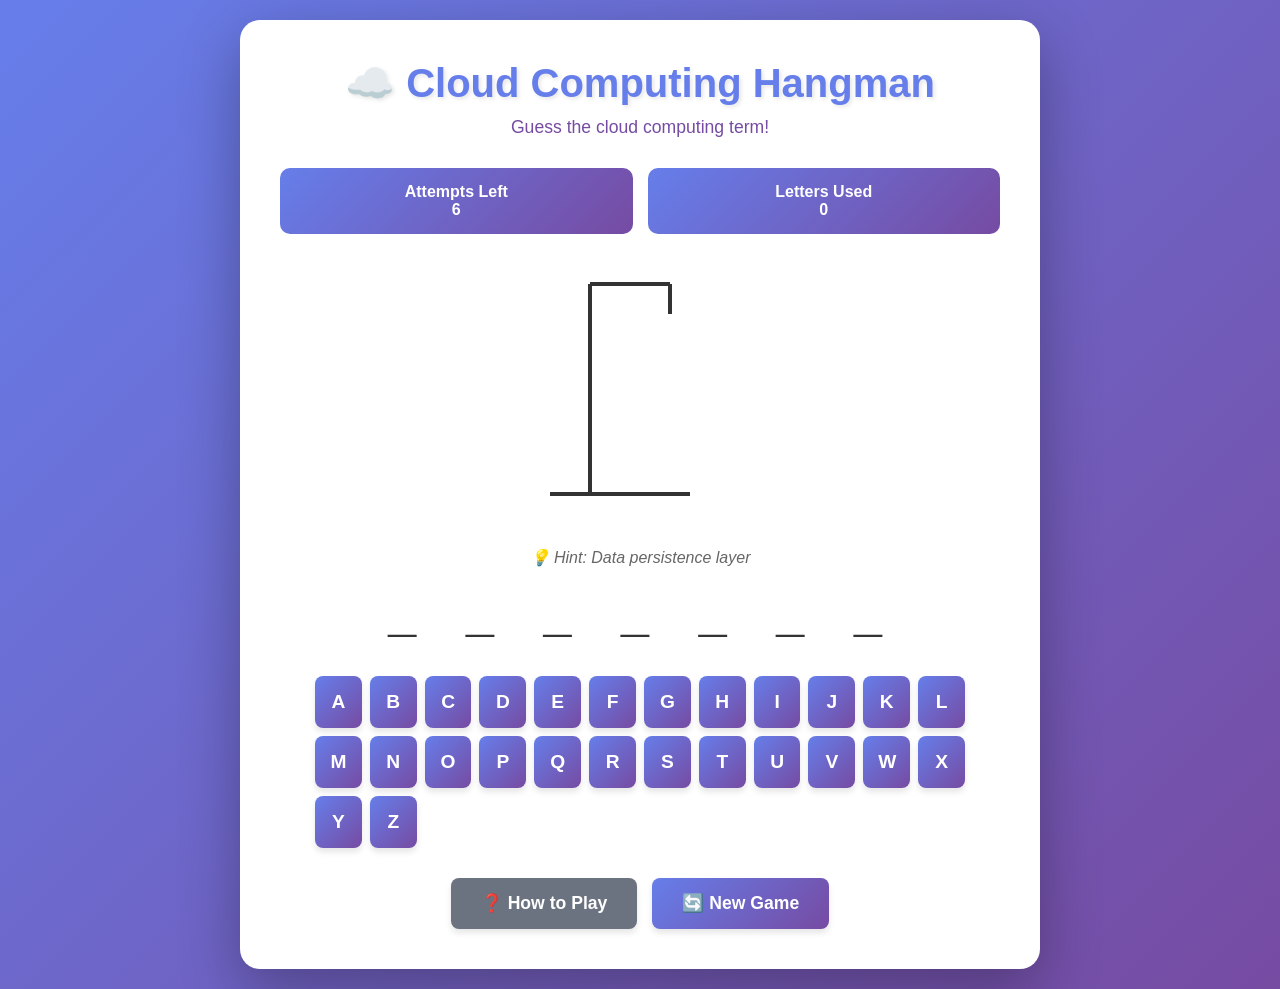
==== index.html @ 03c0168d "Add complete Cloud Computing Hangman game with all features Co-authored-by: MissOlive-ai <255182256+" ====
<!DOCTYPE html>
<html lang="en">
<head>
    <meta charset="UTF-8">
    <meta name="viewport" content="width=device-width, initial-scale=1.0">
    <title>Cloud Computing Hangman</title>
    <style>
        * {
            margin: 0;
            padding: 0;
            box-sizing: border-box;
        }

        body {
            font-family: 'Segoe UI', Tahoma, Geneva, Verdana, sans-serif;
            background: linear-gradient(135deg, #667eea 0%, #764ba2 100%);
            min-height: 100vh;
            display: flex;
            justify-content: center;
            align-items: center;
            padding: 20px;
        }

        .container {
            background: white;
            border-radius: 20px;
            box-shadow: 0 20px 60px rgba(0, 0, 0, 0.3);
            padding: 40px;
            max-width: 800px;
            width: 100%;
            position: relative;
        }

        h1 {
            text-align: center;
            color: #667eea;
            margin-bottom: 10px;
            font-size: 2.5em;
            text-shadow: 2px 2px 4px rgba(0, 0, 0, 0.1);
        }

        .subtitle {
            text-align: center;
            color: #764ba2;
            margin-bottom: 30px;
            font-size: 1.1em;
        }

        .game-info {
            display: flex;
            justify-content: space-between;
            margin-bottom: 30px;
            flex-wrap: wrap;
            gap: 15px;
        }

        .info-box {
            background: linear-gradient(135deg, #667eea 0%, #764ba2 100%);
            color: white;
            padding: 15px 25px;
            border-radius: 10px;
            font-weight: bold;
            flex: 1;
            min-width: 150px;
            text-align: center;
        }

        .hangman-display {
            text-align: center;
            margin-bottom: 30px;
        }

        .hangman-svg {
            width: 200px;
            height: 250px;
            margin: 0 auto;
        }

        .word-display {
            text-align: center;
            margin-bottom: 30px;
        }

        .word {
            font-size: 3em;
            font-weight: bold;
            letter-spacing: 10px;
            color: #333;
            font-family: 'Courier New', monospace;
        }

        .keyboard {
            display: grid;
            grid-template-columns: repeat(auto-fit, minmax(45px, 1fr));
            gap: 8px;
            margin-bottom: 30px;
            max-width: 650px;
            margin-left: auto;
            margin-right: auto;
        }

        .key {
            background: linear-gradient(135deg, #667eea 0%, #764ba2 100%);
            color: white;
            border: none;
            padding: 15px;
            border-radius: 8px;
            font-size: 1.2em;
            font-weight: bold;
            cursor: pointer;
            transition: all 0.3s ease;
            box-shadow: 0 4px 6px rgba(0, 0, 0, 0.1);
        }

        .key:hover:not(:disabled) {
            transform: translateY(-2px);
            box-shadow: 0 6px 12px rgba(0, 0, 0, 0.2);
        }

        .key:active:not(:disabled) {
            transform: translateY(0);
        }

        .key:disabled {
            background: #ccc;
            cursor: not-allowed;
            opacity: 0.5;
        }

        .key.correct {
            background: #10b981;
        }

        .key.incorrect {
            background: #ef4444;
        }

        .controls {
            display: flex;
            justify-content: center;
            gap: 15px;
            flex-wrap: wrap;
        }

        .btn {
            padding: 15px 30px;
            border: none;
            border-radius: 8px;
            font-size: 1.1em;
            font-weight: bold;
            cursor: pointer;
            transition: all 0.3s ease;
            box-shadow: 0 4px 6px rgba(0, 0, 0, 0.1);
        }

        .btn-primary {
            background: linear-gradient(135deg, #667eea 0%, #764ba2 100%);
            color: white;
        }

        .btn-secondary {
            background: #6b7280;
            color: white;
        }

        .btn:hover {
            transform: translateY(-2px);
            box-shadow: 0 6px 12px rgba(0, 0, 0, 0.2);
        }

        .modal {
            display: none;
            position: fixed;
            top: 0;
            left: 0;
            width: 100%;
            height: 100%;
            background: rgba(0, 0, 0, 0.7);
            z-index: 1000;
            justify-content: center;
            align-items: center;
            padding: 20px;
        }

        .modal.active {
            display: flex;
        }

        .modal-content {
            background: white;
            padding: 40px;
            border-radius: 20px;
            max-width: 600px;
            width: 100%;
            max-height: 80vh;
            overflow-y: auto;
            position: relative;
            animation: slideIn 0.3s ease;
        }

        @keyframes slideIn {
            from {
                transform: translateY(-50px);
                opacity: 0;
            }
            to {
                transform: translateY(0);
                opacity: 1;
            }
        }

        .close-btn {
            position: absolute;
            top: 15px;
            right: 15px;
            background: none;
            border: none;
            font-size: 2em;
            cursor: pointer;
            color: #666;
            transition: color 0.3s ease;
        }

        .close-btn:hover {
            color: #333;
        }

        .modal h2 {
            color: #667eea;
            margin-bottom: 20px;
        }

        .modal p, .modal ul {
            margin-bottom: 15px;
            line-height: 1.6;
            color: #333;
        }

        .modal ul {
            margin-left: 20px;
        }

        .modal li {
            margin-bottom: 10px;
        }

        .win-animation {
            display: none;
            position: fixed;
            top: 0;
            left: 0;
            width: 100%;
            height: 100%;
            pointer-events: none;
            z-index: 999;
        }

        .win-animation.active {
            display: block;
        }

        .confetti {
            position: absolute;
            width: 10px;
            height: 10px;
            background: #f0f;
            animation: confettiFall 3s linear forwards;
        }

        @keyframes confettiFall {
            to {
                transform: translateY(100vh) rotate(360deg);
                opacity: 0;
            }
        }

        .result-message {
            text-align: center;
            margin: 20px 0;
            font-size: 1.5em;
            font-weight: bold;
            color: #667eea;
        }

        .result-message.win {
            color: #10b981;
        }

        .result-message.lose {
            color: #ef4444;
        }

        .share-section {
            text-align: center;
            margin-top: 20px;
        }

        .hint {
            text-align: center;
            color: #666;
            font-style: italic;
            margin-bottom: 20px;
            min-height: 24px;
        }

        @media (max-width: 600px) {
            .container {
                padding: 20px;
            }

            h1 {
                font-size: 2em;
            }

            .word {
                font-size: 2em;
                letter-spacing: 5px;
            }

            .keyboard {
                grid-template-columns: repeat(auto-fit, minmax(35px, 1fr));
                gap: 5px;
            }

            .key {
                padding: 10px;
                font-size: 1em;
            }
        }

        .toast {
            position: fixed;
            bottom: 30px;
            left: 50%;
            transform: translateX(-50%);
            background: #333;
            color: white;
            padding: 15px 30px;
            border-radius: 8px;
            box-shadow: 0 4px 12px rgba(0, 0, 0, 0.3);
            z-index: 2000;
            display: none;
            animation: toastSlideIn 0.3s ease;
        }

        .toast.active {
            display: block;
        }

        @keyframes toastSlideIn {
            from {
                transform: translateX(-50%) translateY(100px);
                opacity: 0;
            }
            to {
                transform: translateX(-50%) translateY(0);
                opacity: 1;
            }
        }
    </style>
</head>
<body>
    <div class="container">
        <h1>☁️ Cloud Computing Hangman</h1>
        <p class="subtitle">Guess the cloud computing term!</p>

        <div class="game-info">
            <div class="info-box">
                <div>Attempts Left</div>
                <div id="attemptsLeft">6</div>
            </div>
            <div class="info-box">
                <div>Letters Used</div>
                <div id="lettersUsed">0</div>
            </div>
        </div>

        <div class="hangman-display">
            <svg class="hangman-svg" viewBox="0 0 200 250">
                <!-- Gallows -->
                <line x1="10" y1="230" x2="150" y2="230" stroke="#333" stroke-width="4"/>
                <line x1="50" y1="230" x2="50" y2="20" stroke="#333" stroke-width="4"/>
                <line x1="50" y1="20" x2="130" y2="20" stroke="#333" stroke-width="4"/>
                <line x1="130" y1="20" x2="130" y2="50" stroke="#333" stroke-width="4"/>
                
                <!-- Head -->
                <circle id="head" cx="130" cy="70" r="20" stroke="#ef4444" stroke-width="4" fill="none" style="display: none;"/>
                
                <!-- Body -->
                <line id="body" x1="130" y1="90" x2="130" y2="150" stroke="#ef4444" stroke-width="4" style="display: none;"/>
                
                <!-- Left Arm -->
                <line id="leftArm" x1="130" y1="110" x2="100" y2="130" stroke="#ef4444" stroke-width="4" style="display: none;"/>
                
                <!-- Right Arm -->
                <line id="rightArm" x1="130" y1="110" x2="160" y2="130" stroke="#ef4444" stroke-width="4" style="display: none;"/>
                
                <!-- Left Leg -->
                <line id="leftLeg" x1="130" y1="150" x2="110" y2="190" stroke="#ef4444" stroke-width="4" style="display: none;"/>
                
                <!-- Right Leg -->
                <line id="rightLeg" x1="130" y1="150" x2="150" y2="190" stroke="#ef4444" stroke-width="4" style="display: none;"/>
            </svg>
        </div>

        <div class="hint" id="hint"></div>

        <div class="word-display">
            <div class="word" id="wordDisplay">_ _ _ _ _</div>
        </div>

        <div class="result-message" id="resultMessage"></div>

        <div class="share-section" id="shareSection" style="display: none;">
            <button class="btn btn-primary" id="shareBtn">📋 Share Results</button>
        </div>

        <div class="keyboard" id="keyboard"></div>

        <div class="controls">
            <button class="btn btn-secondary" id="howToPlayBtn">❓ How to Play</button>
            <button class="btn btn-primary" id="newGameBtn">🔄 New Game</button>
        </div>
    </div>

    <div class="modal" id="howToPlayModal">
        <div class="modal-content">
            <button class="close-btn" id="closeModalBtn">&times;</button>
            <h2>How to Play</h2>
            <p><strong>Objective:</strong> Guess the cloud computing term before running out of attempts!</p>
            
            <h3>Rules:</h3>
            <ul>
                <li>Click on letters to guess them</li>
                <li>Each correct letter reveals its position(s) in the word</li>
                <li>Each incorrect letter costs you one attempt</li>
                <li>You have 6 attempts total before the hangman is complete</li>
                <li>Win by revealing all letters before running out of attempts</li>
            </ul>

            <h3>Features:</h3>
            <ul>
                <li>🎯 Cloud computing themed words</li>
                <li>💡 Hints for each word</li>
                <li>🎉 Win animation celebration</li>
                <li>📋 Share your results with friends</li>
            </ul>

            <h3>Tips:</h3>
            <ul>
                <li>Start with common vowels (A, E, I, O, U)</li>
                <li>Look for common letter patterns</li>
                <li>Use the hint to guide your guesses</li>
                <li>Think about cloud computing terminology</li>
            </ul>

            <p><strong>Good luck and have fun!</strong></p>
        </div>
    </div>

    <div class="win-animation" id="winAnimation"></div>
    
    <div class="toast" id="toast"></div>

    <script>
        // Cloud computing word dictionary with hints
        const wordDatabase = [
            { word: "KUBERNETES", hint: "Container orchestration platform" },
            { word: "DOCKER", hint: "Containerization platform" },
            { word: "SERVERLESS", hint: "Architecture without server management" },
            { word: "MICROSERVICES", hint: "Architectural style with small services" },
            { word: "LAMBDA", hint: "AWS function-as-a-service" },
            { word: "AZURE", hint: "Microsoft's cloud platform" },
            { word: "TERRAFORM", hint: "Infrastructure as code tool" },
            { word: "JENKINS", hint: "Continuous integration server" },
            { word: "ANSIBLE", hint: "Configuration management tool" },
            { word: "CLOUDWATCH", hint: "AWS monitoring service" },
            { word: "ELASTICITY", hint: "Ability to scale resources" },
            { word: "DEVOPS", hint: "Development and operations integration" },
            { word: "CONTAINER", hint: "Isolated application environment" },
            { word: "VIRTUALIZATION", hint: "Creating virtual versions of resources" },
            { word: "SCALABILITY", hint: "Ability to handle growing workload" },
            { word: "LOAD", hint: "Balancer distributes traffic" },
            { word: "FIREWALL", hint: "Network security system" },
            { word: "KUBERNETES", hint: "K8s for short" },
            { word: "CICD", hint: "Continuous integration/deployment" },
            { word: "API", hint: "Application Programming Interface" },
            { word: "DATABASE", hint: "Organized data storage" },
            { word: "STORAGE", hint: "Data persistence layer" },
            { word: "COMPUTE", hint: "Processing power in the cloud" },
            { word: "NETWORK", hint: "Interconnected systems" },
            { word: "CLUSTER", hint: "Group of connected computers" },
            { word: "AUTOSCALING", hint: "Automatic resource adjustment" },
            { word: "DEPLOYMENT", hint: "Release of application" },
            { word: "MONITORING", hint: "System observation and tracking" },
            { word: "ENCRYPTION", hint: "Data security technique" },
            { word: "BACKUP", hint: "Data copy for recovery" },
            { word: "REDUNDANCY", hint: "Duplicate components for reliability" },
            { word: "AVAILABILITY", hint: "System uptime measure" },
            { word: "LATENCY", hint: "Time delay in data transfer" },
            { word: "THROUGHPUT", hint: "Data processing rate" },
            { word: "CACHING", hint: "Temporary data storage" },
            { word: "PROXY", hint: "Intermediary server" },
            { word: "GATEWAY", hint: "Entry/exit point for network" },
            { word: "ORCHESTRATION", hint: "Automated configuration management" },
            { word: "PIPELINE", hint: "Automated workflow stages" },
            { word: "ARTIFACT", hint: "Build output file" },
            { word: "REGISTRY", hint: "Container image repository" },
            { word: "NAMESPACE", hint: "Resource isolation boundary" },
            { word: "POD", hint: "Smallest Kubernetes unit" },
            { word: "NODE", hint: "Worker machine in cluster" },
            { word: "SERVICE", hint: "Stable network endpoint" },
            { word: "INGRESS", hint: "External access to services" },
            { word: "VOLUME", hint: "Persistent storage" },
            { word: "CONFIGMAP", hint: "Configuration data storage" },
            { word: "SECRET", hint: "Sensitive data storage" },
            { word: "HELM", hint: "Kubernetes package manager" }
        ];

        // Game state
        let currentWord = "";
        let currentHint = "";
        let guessedLetters = new Set();
        let remainingAttempts = 6;
        let gameOver = false;
        let displayWord = [];

        // DOM elements
        const wordDisplay = document.getElementById("wordDisplay");
        const keyboard = document.getElementById("keyboard");
        const attemptsLeft = document.getElementById("attemptsLeft");
        const lettersUsed = document.getElementById("lettersUsed");
        const resultMessage = document.getElementById("resultMessage");
        const shareSection = document.getElementById("shareSection");
        const howToPlayModal = document.getElementById("howToPlayModal");
        const winAnimation = document.getElementById("winAnimation");
        const hintElement = document.getElementById("hint");
        const toast = document.getElementById("toast");

        // Hangman parts
        const hangmanParts = [
            document.getElementById("head"),
            document.getElementById("body"),
            document.getElementById("leftArm"),
            document.getElementById("rightArm"),
            document.getElementById("leftLeg"),
            document.getElementById("rightLeg")
        ];

        // Initialize keyboard
        function initKeyboard() {
            keyboard.innerHTML = "";
            const letters = "ABCDEFGHIJKLMNOPQRSTUVWXYZ".split("");
            
            letters.forEach(letter => {
                const key = document.createElement("button");
                key.className = "key";
                key.textContent = letter;
                key.addEventListener("click", () => guessLetter(letter, key));
                keyboard.appendChild(key);
            });
        }

        // Start new game
        function startNewGame() {
            // Reset game state
            const randomIndex = Math.floor(Math.random() * wordDatabase.length);
            const wordData = wordDatabase[randomIndex];
            currentWord = wordData.word;
            currentHint = wordData.hint;
            guessedLetters = new Set();
            remainingAttempts = 6;
            gameOver = false;
            displayWord = Array(currentWord.length).fill("_");

            // Reset UI
            updateWordDisplay();
            updateGameInfo();
            resultMessage.textContent = "";
            resultMessage.className = "result-message";
            shareSection.style.display = "none";
            hintElement.textContent = `💡 Hint: ${currentHint}`;
            
            // Reset hangman
            hangmanParts.forEach(part => part.style.display = "none");
            
            // Reset keyboard
            initKeyboard();
        }

        // Update word display
        function updateWordDisplay() {
            wordDisplay.textContent = displayWord.join(" ");
        }

        // Update game info
        function updateGameInfo() {
            attemptsLeft.textContent = remainingAttempts;
            lettersUsed.textContent = guessedLetters.size;
        }

        // Guess a letter
        function guessLetter(letter, keyButton) {
            if (gameOver || guessedLetters.has(letter)) {
                return;
            }

            guessedLetters.add(letter);
            keyButton.disabled = true;

            if (currentWord.includes(letter)) {
                // Correct guess
                keyButton.classList.add("correct");
                
                // Reveal letter(s)
                for (let i = 0; i < currentWord.length; i++) {
                    if (currentWord[i] === letter) {
                        displayWord[i] = letter;
                    }
                }
                
                updateWordDisplay();
                
                // Check for win
                if (!displayWord.includes("_")) {
                    winGame();
                }
            } else {
                // Incorrect guess
                keyButton.classList.add("incorrect");
                remainingAttempts--;
                
                // Show hangman part
                const partIndex = 6 - remainingAttempts - 1;
                if (partIndex >= 0 && partIndex < hangmanParts.length) {
                    hangmanParts[partIndex].style.display = "block";
                }
                
                // Check for loss
                if (remainingAttempts === 0) {
                    loseGame();
                }
            }

            updateGameInfo();
        }

        // Win game
        function winGame() {
            gameOver = true;
            resultMessage.textContent = "🎉 Congratulations! You won!";
            resultMessage.className = "result-message win";
            shareSection.style.display = "block";
            
            // Trigger win animation
            triggerWinAnimation();
        }

        // Lose game
        function loseGame() {
            gameOver = true;
            resultMessage.textContent = `😞 Game Over! The word was: ${currentWord}`;
            resultMessage.className = "result-message lose";
            shareSection.style.display = "block";
            
            // Reveal the word
            displayWord = currentWord.split("");
            updateWordDisplay();
        }

        // Trigger win animation
        function triggerWinAnimation() {
            winAnimation.classList.add("active");
            
            const colors = ["#ff0000", "#00ff00", "#0000ff", "#ffff00", "#ff00ff", "#00ffff"];
            
            for (let i = 0; i < 100; i++) {
                setTimeout(() => {
                    const confetti = document.createElement("div");
                    confetti.className = "confetti";
                    confetti.style.left = Math.random() * 100 + "%";
                    confetti.style.background = colors[Math.floor(Math.random() * colors.length)];
                    confetti.style.animationDelay = Math.random() * 0.5 + "s";
                    confetti.style.animationDuration = (Math.random() * 2 + 2) + "s";
                    winAnimation.appendChild(confetti);
                    
                    setTimeout(() => confetti.remove(), 3000);
                }, i * 30);
            }
            
            setTimeout(() => {
                winAnimation.classList.remove("active");
            }, 4000);
        }

        // Share results
        function shareResults() {
            const gameUrl = window.location.href;
            const emoji = gameOver && !displayWord.includes("_") ? "🎉" : "😞";
            const status = gameOver && !displayWord.includes("_") ? "Won" : "Lost";
            const attemptsUsed = 6 - remainingAttempts;
            
            let shareText = `☁️ Cloud Computing Hangman ${emoji}\n\n`;
            shareText += `Status: ${status}\n`;
            shareText += `Word: ${currentWord}\n`;
            shareText += `Attempts used: ${attemptsUsed}/6\n`;
            shareText += `Letters guessed: ${guessedLetters.size}\n\n`;
            
            // Visual representation
            const attemptsEmoji = "❤️".repeat(remainingAttempts) + "🖤".repeat(6 - remainingAttempts);
            shareText += `${attemptsEmoji}\n\n`;
            shareText += `Play now: ${gameUrl}`;

            // Copy to clipboard
            if (navigator.clipboard && navigator.clipboard.writeText) {
                navigator.clipboard.writeText(shareText).then(() => {
                    showToast("✅ Results copied to clipboard!");
                }).catch(() => {
                    fallbackCopy(shareText);
                });
            } else {
                fallbackCopy(shareText);
            }
        }

        // Fallback copy method
        function fallbackCopy(text) {
            const textarea = document.createElement("textarea");
            textarea.value = text;
            textarea.style.position = "fixed";
            textarea.style.opacity = "0";
            document.body.appendChild(textarea);
            textarea.select();
            
            try {
                document.execCommand("copy");
                showToast("✅ Results copied to clipboard!");
            } catch (err) {
                showToast("❌ Failed to copy results");
            }
            
            document.body.removeChild(textarea);
        }

        // Show toast notification
        function showToast(message) {
            toast.textContent = message;
            toast.classList.add("active");
            
            setTimeout(() => {
                toast.classList.remove("active");
            }, 3000);
        }

        // Event listeners
        document.getElementById("newGameBtn").addEventListener("click", startNewGame);
        document.getElementById("shareBtn").addEventListener("click", shareResults);
        document.getElementById("howToPlayBtn").addEventListener("click", () => {
            howToPlayModal.classList.add("active");
        });
        document.getElementById("closeModalBtn").addEventListener("click", () => {
            howToPlayModal.classList.remove("active");
        });

        // Close modal when clicking outside
        howToPlayModal.addEventListener("click", (e) => {
            if (e.target === howToPlayModal) {
                howToPlayModal.classList.remove("active");
            }
        });

        // Keyboard support
        document.addEventListener("keydown", (e) => {
            if (gameOver) return;
            
            const key = e.key.toUpperCase();
            if (/^[A-Z]$/.test(key) && !guessedLetters.has(key)) {
                const keyButton = Array.from(keyboard.children).find(btn => btn.textContent === key);
                if (keyButton && !keyButton.disabled) {
                    guessLetter(key, keyButton);
                }
            }
        });

        // Start the game
        startNewGame();
    </script>
</body>
</html>
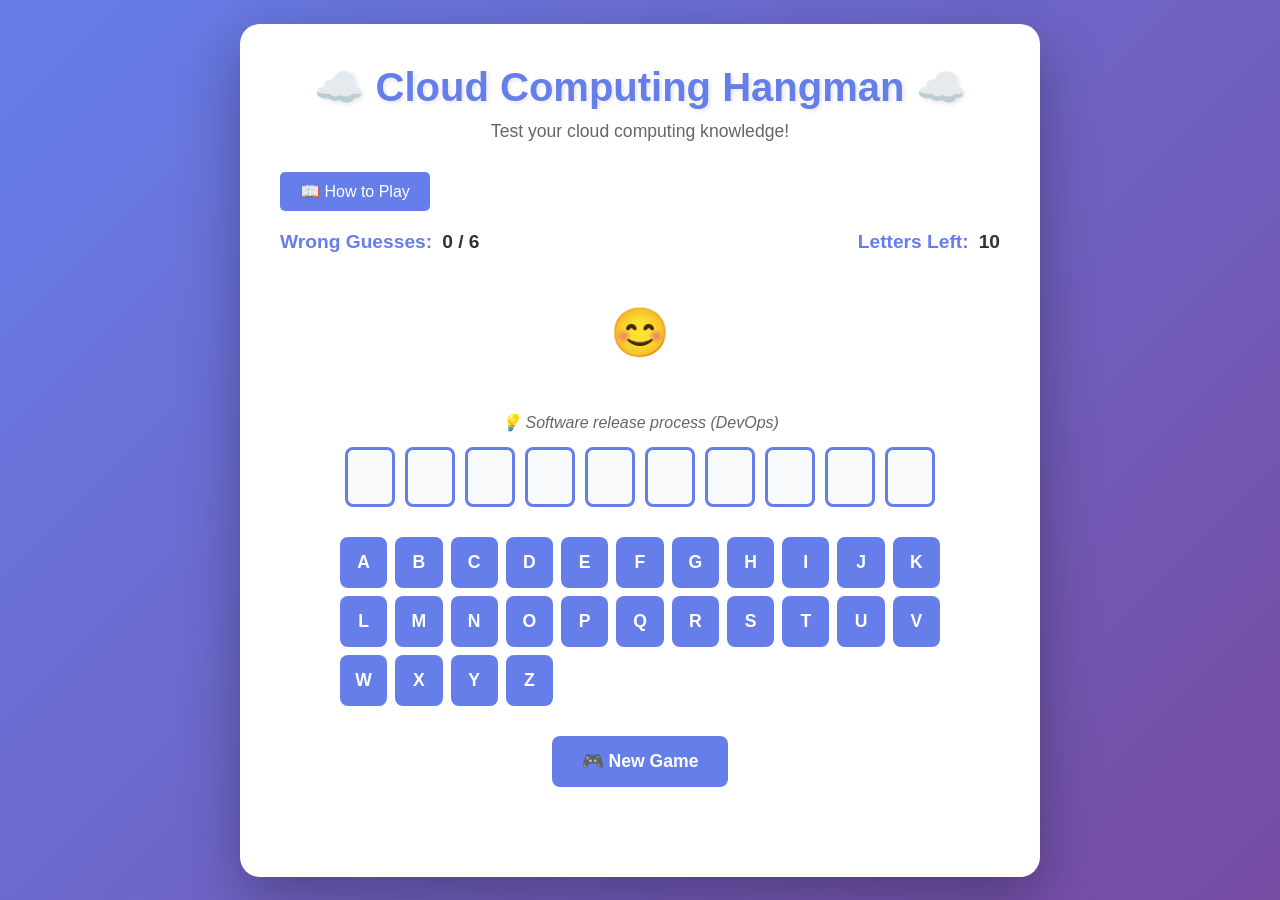
==== commit acc674b6: "Complete implementation of Cloud Computing Hangman game Co-authored-by: MissOlive-ai <255182256+Miss" ====
--- a/index.html
+++ b/index.html
@@ -28,7 +28,6 @@
             padding: 40px;
             max-width: 800px;
             width: 100%;
-            position: relative;
         }
 
         h1 {
@@ -41,52 +40,115 @@
 
         .subtitle {
             text-align: center;
-            color: #764ba2;
+            color: #666;
             margin-bottom: 30px;
             font-size: 1.1em;
+        }
+
+        .how-to-play {
+            background: #f8f9fa;
+            padding: 20px;
+            border-radius: 10px;
+            margin-bottom: 30px;
+            border-left: 4px solid #667eea;
+        }
+
+        .how-to-play h2 {
+            color: #667eea;
+            margin-bottom: 15px;
+            font-size: 1.3em;
+        }
+
+        .how-to-play ul {
+            margin-left: 20px;
+            color: #555;
+            line-height: 1.8;
+        }
+
+        .how-to-play li {
+            margin-bottom: 8px;
+        }
+
+        .toggle-instructions {
+            background: #667eea;
+            color: white;
+            border: none;
+            padding: 10px 20px;
+            border-radius: 5px;
+            cursor: pointer;
+            margin-bottom: 20px;
+            font-size: 1em;
+            transition: background 0.3s;
+        }
+
+        .toggle-instructions:hover {
+            background: #5568d3;
+        }
+
+        .hidden {
+            display: none;
         }
 
         .game-info {
             display: flex;
             justify-content: space-between;
             margin-bottom: 30px;
-            flex-wrap: wrap;
-            gap: 15px;
-        }
-
-        .info-box {
-            background: linear-gradient(135deg, #667eea 0%, #764ba2 100%);
-            color: white;
-            padding: 15px 25px;
-            border-radius: 10px;
+            font-size: 1.2em;
+        }
+
+        .info-item {
+            display: flex;
+            align-items: center;
+            gap: 10px;
+        }
+
+        .info-label {
             font-weight: bold;
-            flex: 1;
-            min-width: 150px;
-            text-align: center;
-        }
-
-        .hangman-display {
+            color: #667eea;
+        }
+
+        .info-value {
+            color: #333;
+            font-weight: 600;
+        }
+
+        .hangman-drawing {
             text-align: center;
             margin-bottom: 30px;
-        }
-
-        .hangman-svg {
-            width: 200px;
-            height: 250px;
-            margin: 0 auto;
+            font-size: 3em;
+            min-height: 100px;
+            display: flex;
+            align-items: center;
+            justify-content: center;
         }
 
         .word-display {
-            text-align: center;
+            display: flex;
+            justify-content: center;
+            gap: 10px;
             margin-bottom: 30px;
-        }
-
-        .word {
-            font-size: 3em;
+            flex-wrap: wrap;
+        }
+
+        .letter-box {
+            width: 50px;
+            height: 60px;
+            border: 3px solid #667eea;
+            border-radius: 8px;
+            display: flex;
+            align-items: center;
+            justify-content: center;
+            font-size: 2em;
             font-weight: bold;
-            letter-spacing: 10px;
             color: #333;
-            font-family: 'Courier New', monospace;
+            background: #f8f9fa;
+            transition: all 0.3s;
+        }
+
+        .letter-box.revealed {
+            background: #667eea;
+            color: white;
+            transform: scale(1.1);
         }
 
         .keyboard {
@@ -94,31 +156,27 @@
             grid-template-columns: repeat(auto-fit, minmax(45px, 1fr));
             gap: 8px;
             margin-bottom: 30px;
-            max-width: 650px;
+            max-width: 600px;
             margin-left: auto;
             margin-right: auto;
         }
 
         .key {
-            background: linear-gradient(135deg, #667eea 0%, #764ba2 100%);
+            padding: 15px 10px;
+            background: #667eea;
             color: white;
             border: none;
-            padding: 15px;
             border-radius: 8px;
-            font-size: 1.2em;
+            cursor: pointer;
+            font-size: 1.1em;
             font-weight: bold;
-            cursor: pointer;
-            transition: all 0.3s ease;
-            box-shadow: 0 4px 6px rgba(0, 0, 0, 0.1);
+            transition: all 0.2s;
         }
 
         .key:hover:not(:disabled) {
+            background: #5568d3;
             transform: translateY(-2px);
-            box-shadow: 0 6px 12px rgba(0, 0, 0, 0.2);
-        }
-
-        .key:active:not(:disabled) {
-            transform: translateY(0);
+            box-shadow: 0 4px 8px rgba(0, 0, 0, 0.2);
         }
 
         .key:disabled {
@@ -128,17 +186,17 @@
         }
 
         .key.correct {
-            background: #10b981;
-        }
-
-        .key.incorrect {
-            background: #ef4444;
+            background: #28a745;
+        }
+
+        .key.wrong {
+            background: #dc3545;
         }
 
         .controls {
             display: flex;
+            gap: 15px;
             justify-content: center;
-            gap: 15px;
             flex-wrap: wrap;
         }
 
@@ -146,28 +204,84 @@
             padding: 15px 30px;
             border: none;
             border-radius: 8px;
+            cursor: pointer;
             font-size: 1.1em;
             font-weight: bold;
-            cursor: pointer;
-            transition: all 0.3s ease;
-            box-shadow: 0 4px 6px rgba(0, 0, 0, 0.1);
+            transition: all 0.3s;
         }
 
         .btn-primary {
-            background: linear-gradient(135deg, #667eea 0%, #764ba2 100%);
+            background: #667eea;
             color: white;
         }
 
+        .btn-primary:hover {
+            background: #5568d3;
+            transform: translateY(-2px);
+            box-shadow: 0 4px 12px rgba(102, 126, 234, 0.4);
+        }
+
         .btn-secondary {
-            background: #6b7280;
+            background: #28a745;
             color: white;
         }
 
-        .btn:hover {
+        .btn-secondary:hover {
+            background: #218838;
             transform: translateY(-2px);
-            box-shadow: 0 6px 12px rgba(0, 0, 0, 0.2);
-        }
-
+            box-shadow: 0 4px 12px rgba(40, 167, 69, 0.4);
+        }
+
+        .message {
+            text-align: center;
+            margin-top: 20px;
+            font-size: 1.3em;
+            font-weight: bold;
+            min-height: 30px;
+        }
+
+        .message.win {
+            color: #28a745;
+        }
+
+        .message.lose {
+            color: #dc3545;
+        }
+
+        /* Win Animation */
+        @keyframes confetti {
+            0% {
+                transform: translateY(0) rotate(0deg);
+                opacity: 1;
+            }
+            100% {
+                transform: translateY(100vh) rotate(720deg);
+                opacity: 0;
+            }
+        }
+
+        @keyframes bounce {
+            0%, 100% {
+                transform: translateY(0);
+            }
+            50% {
+                transform: translateY(-20px);
+            }
+        }
+
+        .confetti {
+            position: fixed;
+            width: 10px;
+            height: 10px;
+            pointer-events: none;
+            z-index: 1000;
+        }
+
+        .win-animation .letter-box {
+            animation: bounce 0.6s ease-in-out;
+        }
+
+        /* Modal Styles */
         .modal {
             display: none;
             position: fixed;
@@ -176,10 +290,9 @@
             width: 100%;
             height: 100%;
             background: rgba(0, 0, 0, 0.7);
-            z-index: 1000;
+            z-index: 2000;
             justify-content: center;
             align-items: center;
-            padding: 20px;
         }
 
         .modal.active {
@@ -190,17 +303,14 @@
             background: white;
             padding: 40px;
             border-radius: 20px;
-            max-width: 600px;
-            width: 100%;
-            max-height: 80vh;
-            overflow-y: auto;
-            position: relative;
-            animation: slideIn 0.3s ease;
+            text-align: center;
+            max-width: 500px;
+            animation: slideIn 0.3s ease-out;
         }
 
         @keyframes slideIn {
             from {
-                transform: translateY(-50px);
+                transform: translateY(-100px);
                 opacity: 0;
             }
             to {
@@ -209,98 +319,33 @@
             }
         }
 
-        .close-btn {
-            position: absolute;
-            top: 15px;
-            right: 15px;
-            background: none;
-            border: none;
-            font-size: 2em;
-            cursor: pointer;
-            color: #666;
-            transition: color 0.3s ease;
-        }
-
-        .close-btn:hover {
-            color: #333;
-        }
-
-        .modal h2 {
+        .modal-content h2 {
             color: #667eea;
             margin-bottom: 20px;
-        }
-
-        .modal p, .modal ul {
-            margin-bottom: 15px;
-            line-height: 1.6;
+            font-size: 2em;
+        }
+
+        .modal-content p {
+            font-size: 1.2em;
+            margin-bottom: 20px;
             color: #333;
         }
 
-        .modal ul {
-            margin-left: 20px;
-        }
-
-        .modal li {
-            margin-bottom: 10px;
-        }
-
-        .win-animation {
-            display: none;
-            position: fixed;
-            top: 0;
-            left: 0;
-            width: 100%;
-            height: 100%;
-            pointer-events: none;
-            z-index: 999;
-        }
-
-        .win-animation.active {
-            display: block;
-        }
-
-        .confetti {
-            position: absolute;
-            width: 10px;
-            height: 10px;
-            background: #f0f;
-            animation: confettiFall 3s linear forwards;
-        }
-
-        @keyframes confettiFall {
-            to {
-                transform: translateY(100vh) rotate(360deg);
-                opacity: 0;
-            }
-        }
-
-        .result-message {
-            text-align: center;
+        .share-result {
+            background: #f8f9fa;
+            padding: 15px;
+            border-radius: 8px;
             margin: 20px 0;
-            font-size: 1.5em;
-            font-weight: bold;
-            color: #667eea;
-        }
-
-        .result-message.win {
-            color: #10b981;
-        }
-
-        .result-message.lose {
-            color: #ef4444;
-        }
-
-        .share-section {
-            text-align: center;
-            margin-top: 20px;
+            font-family: monospace;
+            font-size: 1em;
+            word-break: break-all;
         }
 
         .hint {
             text-align: center;
             color: #666;
             font-style: italic;
-            margin-bottom: 20px;
-            min-height: 24px;
+            margin-bottom: 15px;
         }
 
         @media (max-width: 600px) {
@@ -312,478 +357,398 @@
                 font-size: 2em;
             }
 
-            .word {
-                font-size: 2em;
-                letter-spacing: 5px;
-            }
-
             .keyboard {
-                grid-template-columns: repeat(auto-fit, minmax(35px, 1fr));
                 gap: 5px;
             }
 
             .key {
-                padding: 10px;
-                font-size: 1em;
-            }
-        }
-
-        .toast {
-            position: fixed;
-            bottom: 30px;
-            left: 50%;
-            transform: translateX(-50%);
-            background: #333;
-            color: white;
-            padding: 15px 30px;
-            border-radius: 8px;
-            box-shadow: 0 4px 12px rgba(0, 0, 0, 0.3);
-            z-index: 2000;
-            display: none;
-            animation: toastSlideIn 0.3s ease;
-        }
-
-        .toast.active {
-            display: block;
-        }
-
-        @keyframes toastSlideIn {
-            from {
-                transform: translateX(-50%) translateY(100px);
-                opacity: 0;
-            }
-            to {
-                transform: translateX(-50%) translateY(0);
-                opacity: 1;
+                padding: 10px 5px;
+                font-size: 0.9em;
+            }
+
+            .letter-box {
+                width: 40px;
+                height: 50px;
+                font-size: 1.5em;
             }
         }
     </style>
 </head>
 <body>
     <div class="container">
-        <h1>☁️ Cloud Computing Hangman</h1>
-        <p class="subtitle">Guess the cloud computing term!</p>
+        <h1>☁️ Cloud Computing Hangman ☁️</h1>
+        <p class="subtitle">Test your cloud computing knowledge!</p>
+
+        <button class="toggle-instructions" onclick="toggleInstructions()">📖 How to Play</button>
+        
+        <div id="instructions" class="how-to-play hidden">
+            <h2>How to Play:</h2>
+            <ul>
+                <li>🎯 Guess the cloud computing term by selecting letters</li>
+                <li>💡 You have 6 wrong guesses before the game ends</li>
+                <li>✅ Click on letter buttons or use your keyboard</li>
+                <li>🏆 Win by revealing all letters before running out of attempts</li>
+                <li>📋 Share your results using the share button after winning</li>
+                <li>🔄 Click "New Game" to start fresh with a new word</li>
+            </ul>
+        </div>
 
         <div class="game-info">
-            <div class="info-box">
-                <div>Attempts Left</div>
-                <div id="attemptsLeft">6</div>
+            <div class="info-item">
+                <span class="info-label">Wrong Guesses:</span>
+                <span class="info-value" id="wrong-count">0 / 6</span>
             </div>
-            <div class="info-box">
-                <div>Letters Used</div>
-                <div id="lettersUsed">0</div>
+            <div class="info-item">
+                <span class="info-label">Letters Left:</span>
+                <span class="info-value" id="letters-left">0</span>
             </div>
         </div>
 
-        <div class="hangman-display">
-            <svg class="hangman-svg" viewBox="0 0 200 250">
-                <!-- Gallows -->
-                <line x1="10" y1="230" x2="150" y2="230" stroke="#333" stroke-width="4"/>
-                <line x1="50" y1="230" x2="50" y2="20" stroke="#333" stroke-width="4"/>
-                <line x1="50" y1="20" x2="130" y2="20" stroke="#333" stroke-width="4"/>
-                <line x1="130" y1="20" x2="130" y2="50" stroke="#333" stroke-width="4"/>
-                
-                <!-- Head -->
-                <circle id="head" cx="130" cy="70" r="20" stroke="#ef4444" stroke-width="4" fill="none" style="display: none;"/>
-                
-                <!-- Body -->
-                <line id="body" x1="130" y1="90" x2="130" y2="150" stroke="#ef4444" stroke-width="4" style="display: none;"/>
-                
-                <!-- Left Arm -->
-                <line id="leftArm" x1="130" y1="110" x2="100" y2="130" stroke="#ef4444" stroke-width="4" style="display: none;"/>
-                
-                <!-- Right Arm -->
-                <line id="rightArm" x1="130" y1="110" x2="160" y2="130" stroke="#ef4444" stroke-width="4" style="display: none;"/>
-                
-                <!-- Left Leg -->
-                <line id="leftLeg" x1="130" y1="150" x2="110" y2="190" stroke="#ef4444" stroke-width="4" style="display: none;"/>
-                
-                <!-- Right Leg -->
-                <line id="rightLeg" x1="130" y1="150" x2="150" y2="190" stroke="#ef4444" stroke-width="4" style="display: none;"/>
-            </svg>
+        <div class="hangman-drawing" id="hangman-drawing">
+            😊
         </div>
 
         <div class="hint" id="hint"></div>
 
-        <div class="word-display">
-            <div class="word" id="wordDisplay">_ _ _ _ _</div>
+        <div class="word-display" id="word-display"></div>
+
+        <div class="keyboard" id="keyboard"></div>
+
+        <div class="controls">
+            <button class="btn btn-primary" onclick="newGame()">🎮 New Game</button>
+            <button class="btn btn-secondary" id="share-btn" onclick="shareResults()" style="display: none;">📋 Share Results</button>
         </div>
 
-        <div class="result-message" id="resultMessage"></div>
-
-        <div class="share-section" id="shareSection" style="display: none;">
-            <button class="btn btn-primary" id="shareBtn">📋 Share Results</button>
-        </div>
-
-        <div class="keyboard" id="keyboard"></div>
-
-        <div class="controls">
-            <button class="btn btn-secondary" id="howToPlayBtn">❓ How to Play</button>
-            <button class="btn btn-primary" id="newGameBtn">🔄 New Game</button>
+        <div class="message" id="message"></div>
+    </div>
+
+    <!-- Modal for share results -->
+    <div class="modal" id="share-modal">
+        <div class="modal-content">
+            <h2>🎉 Great Job!</h2>
+            <p id="modal-message"></p>
+            <div class="share-result" id="share-text"></div>
+            <button class="btn btn-primary" onclick="copyToClipboard()">📋 Copy to Clipboard</button>
+            <button class="btn btn-secondary" onclick="closeModal()">✖️ Close</button>
         </div>
     </div>
 
-    <div class="modal" id="howToPlayModal">
-        <div class="modal-content">
-            <button class="close-btn" id="closeModalBtn">&times;</button>
-            <h2>How to Play</h2>
-            <p><strong>Objective:</strong> Guess the cloud computing term before running out of attempts!</p>
-            
-            <h3>Rules:</h3>
-            <ul>
-                <li>Click on letters to guess them</li>
-                <li>Each correct letter reveals its position(s) in the word</li>
-                <li>Each incorrect letter costs you one attempt</li>
-                <li>You have 6 attempts total before the hangman is complete</li>
-                <li>Win by revealing all letters before running out of attempts</li>
-            </ul>
-
-            <h3>Features:</h3>
-            <ul>
-                <li>🎯 Cloud computing themed words</li>
-                <li>💡 Hints for each word</li>
-                <li>🎉 Win animation celebration</li>
-                <li>📋 Share your results with friends</li>
-            </ul>
-
-            <h3>Tips:</h3>
-            <ul>
-                <li>Start with common vowels (A, E, I, O, U)</li>
-                <li>Look for common letter patterns</li>
-                <li>Use the hint to guide your guesses</li>
-                <li>Think about cloud computing terminology</li>
-            </ul>
-
-            <p><strong>Good luck and have fun!</strong></p>
-        </div>
-    </div>
-
-    <div class="win-animation" id="winAnimation"></div>
-    
-    <div class="toast" id="toast"></div>
-
     <script>
-        // Cloud computing word dictionary with hints
-        const wordDatabase = [
-            { word: "KUBERNETES", hint: "Container orchestration platform" },
-            { word: "DOCKER", hint: "Containerization platform" },
-            { word: "SERVERLESS", hint: "Architecture without server management" },
-            { word: "MICROSERVICES", hint: "Architectural style with small services" },
-            { word: "LAMBDA", hint: "AWS function-as-a-service" },
-            { word: "AZURE", hint: "Microsoft's cloud platform" },
-            { word: "TERRAFORM", hint: "Infrastructure as code tool" },
-            { word: "JENKINS", hint: "Continuous integration server" },
-            { word: "ANSIBLE", hint: "Configuration management tool" },
-            { word: "CLOUDWATCH", hint: "AWS monitoring service" },
-            { word: "ELASTICITY", hint: "Ability to scale resources" },
-            { word: "DEVOPS", hint: "Development and operations integration" },
-            { word: "CONTAINER", hint: "Isolated application environment" },
-            { word: "VIRTUALIZATION", hint: "Creating virtual versions of resources" },
-            { word: "SCALABILITY", hint: "Ability to handle growing workload" },
-            { word: "LOAD", hint: "Balancer distributes traffic" },
-            { word: "FIREWALL", hint: "Network security system" },
-            { word: "KUBERNETES", hint: "K8s for short" },
-            { word: "CICD", hint: "Continuous integration/deployment" },
-            { word: "API", hint: "Application Programming Interface" },
-            { word: "DATABASE", hint: "Organized data storage" },
-            { word: "STORAGE", hint: "Data persistence layer" },
-            { word: "COMPUTE", hint: "Processing power in the cloud" },
-            { word: "NETWORK", hint: "Interconnected systems" },
-            { word: "CLUSTER", hint: "Group of connected computers" },
-            { word: "AUTOSCALING", hint: "Automatic resource adjustment" },
-            { word: "DEPLOYMENT", hint: "Release of application" },
-            { word: "MONITORING", hint: "System observation and tracking" },
-            { word: "ENCRYPTION", hint: "Data security technique" },
-            { word: "BACKUP", hint: "Data copy for recovery" },
-            { word: "REDUNDANCY", hint: "Duplicate components for reliability" },
-            { word: "AVAILABILITY", hint: "System uptime measure" },
-            { word: "LATENCY", hint: "Time delay in data transfer" },
-            { word: "THROUGHPUT", hint: "Data processing rate" },
-            { word: "CACHING", hint: "Temporary data storage" },
-            { word: "PROXY", hint: "Intermediary server" },
-            { word: "GATEWAY", hint: "Entry/exit point for network" },
-            { word: "ORCHESTRATION", hint: "Automated configuration management" },
-            { word: "PIPELINE", hint: "Automated workflow stages" },
-            { word: "ARTIFACT", hint: "Build output file" },
-            { word: "REGISTRY", hint: "Container image repository" },
-            { word: "NAMESPACE", hint: "Resource isolation boundary" },
-            { word: "POD", hint: "Smallest Kubernetes unit" },
-            { word: "NODE", hint: "Worker machine in cluster" },
-            { word: "SERVICE", hint: "Stable network endpoint" },
-            { word: "INGRESS", hint: "External access to services" },
-            { word: "VOLUME", hint: "Persistent storage" },
-            { word: "CONFIGMAP", hint: "Configuration data storage" },
-            { word: "SECRET", hint: "Sensitive data storage" },
-            { word: "HELM", hint: "Kubernetes package manager" }
+        // Comprehensive cloud computing biased word dictionary
+        const WORDS = [
+            { word: 'KUBERNETES', hint: 'Container orchestration platform', category: 'Container Tech' },
+            { word: 'DOCKER', hint: 'Containerization platform', category: 'Container Tech' },
+            { word: 'TERRAFORM', hint: 'Infrastructure as Code tool', category: 'DevOps' },
+            { word: 'ANSIBLE', hint: 'Configuration management tool', category: 'DevOps' },
+            { word: 'JENKINS', hint: 'Continuous integration server', category: 'CI/CD' },
+            { word: 'SERVERLESS', hint: 'Event-driven computing model', category: 'Architecture' },
+            { word: 'MICROSERVICES', hint: 'Architectural style for distributed systems', category: 'Architecture' },
+            { word: 'LAMBDA', hint: 'AWS serverless compute service', category: 'AWS' },
+            { word: 'CLOUDFORMATION', hint: 'AWS Infrastructure as Code service', category: 'AWS' },
+            { word: 'ELASTICACHE', hint: 'AWS in-memory caching service', category: 'AWS' },
+            { word: 'DYNAMODB', hint: 'AWS NoSQL database service', category: 'AWS' },
+            { word: 'REDSHIFT', hint: 'AWS data warehouse service', category: 'AWS' },
+            { word: 'KINESIS', hint: 'AWS real-time data streaming', category: 'AWS' },
+            { word: 'CLOUDWATCH', hint: 'AWS monitoring and logging service', category: 'AWS' },
+            { word: 'AZURE', hint: 'Microsoft cloud platform', category: 'Cloud Providers' },
+            { word: 'KUBERNETES', hint: 'Container orchestration system', category: 'Container Tech' },
+            { word: 'PROMETHEUS', hint: 'Monitoring and alerting toolkit', category: 'Monitoring' },
+            { word: 'GRAFANA', hint: 'Analytics and monitoring platform', category: 'Monitoring' },
+            { word: 'ELASTICSEARCH', hint: 'Distributed search and analytics engine', category: 'Data' },
+            { word: 'KAFKA', hint: 'Distributed streaming platform', category: 'Data' },
+            { word: 'REDIS', hint: 'In-memory data structure store', category: 'Data' },
+            { word: 'POSTGRES', hint: 'Advanced relational database', category: 'Data' },
+            { word: 'MONGODB', hint: 'Document-oriented NoSQL database', category: 'Data' },
+            { word: 'NGINX', hint: 'Web server and reverse proxy', category: 'Infrastructure' },
+            { word: 'APACHE', hint: 'Popular web server software', category: 'Infrastructure' },
+            { word: 'LOADBALANCER', hint: 'Distributes network traffic', category: 'Infrastructure' },
+            { word: 'APIGATEWAY', hint: 'Manages API requests', category: 'Infrastructure' },
+            { word: 'VIRTUALIZATION', hint: 'Running multiple OS on one machine', category: 'Concepts' },
+            { word: 'CONTAINERIZATION', hint: 'OS-level virtualization', category: 'Concepts' },
+            { word: 'ORCHESTRATION', hint: 'Automated configuration and coordination', category: 'Concepts' },
+            { word: 'SCALABILITY', hint: 'Ability to handle growing workload', category: 'Concepts' },
+            { word: 'ELASTICITY', hint: 'Dynamic resource scaling', category: 'Concepts' },
+            { word: 'AVAILABILITY', hint: 'System uptime percentage', category: 'Concepts' },
+            { word: 'RELIABILITY', hint: 'System consistency and dependability', category: 'Concepts' },
+            { word: 'DURABILITY', hint: 'Data persistence guarantee', category: 'Concepts' },
+            { word: 'LATENCY', hint: 'Time delay in data transfer', category: 'Performance' },
+            { word: 'THROUGHPUT', hint: 'Amount of data processed per unit time', category: 'Performance' },
+            { word: 'CACHING', hint: 'Storing frequently accessed data', category: 'Performance' },
+            { word: 'SHARDING', hint: 'Database horizontal partitioning', category: 'Data' },
+            { word: 'REPLICATION', hint: 'Copying data across multiple nodes', category: 'Data' },
+            { word: 'ENCRYPTION', hint: 'Converting data to secure format', category: 'Security' },
+            { word: 'AUTHENTICATION', hint: 'Verifying user identity', category: 'Security' },
+            { word: 'AUTHORIZATION', hint: 'Granting access permissions', category: 'Security' },
+            { word: 'FIREWALL', hint: 'Network security system', category: 'Security' },
+            { word: 'VPNGATEWAỲ', hint: 'Secure network connection', category: 'Security' },
+            { word: 'CIDRBLOCK', hint: 'IP address range notation', category: 'Networking' },
+            { word: 'SUBNET', hint: 'Network segment', category: 'Networking' },
+            { word: 'GATEWAY', hint: 'Network access point', category: 'Networking' },
+            { word: 'ENDPOINT', hint: 'Connection point in network', category: 'Networking' },
+            { word: 'DEPLOYMENT', hint: 'Software release process', category: 'DevOps' },
+            { word: 'PIPELINE', hint: 'Automated workflow', category: 'CI/CD' },
+            { word: 'ARTIFACT', hint: 'Build output file', category: 'CI/CD' },
+            { word: 'REPOSITORY', hint: 'Code storage location', category: 'DevOps' },
+            { word: 'GITOPS', hint: 'Git-based infrastructure management', category: 'DevOps' },
+            { word: 'IMMUTABLE', hint: 'Cannot be changed after creation', category: 'Concepts' },
+            { word: 'STATELESS', hint: 'No stored session information', category: 'Architecture' },
+            { word: 'STATEFUL', hint: 'Maintains session information', category: 'Architecture' },
+            { word: 'MONOLITHIC', hint: 'Single-tiered software application', category: 'Architecture' },
+            { word: 'DISTRIBUTED', hint: 'Spread across multiple computers', category: 'Architecture' },
+            { word: 'EVENTDRIVEN', hint: 'Responds to events or messages', category: 'Architecture' },
+            { word: 'MESSAGEQUEUE', hint: 'Asynchronous communication buffer', category: 'Architecture' },
+            { word: 'PUBSUB', hint: 'Publish-subscribe messaging pattern', category: 'Architecture' },
+            { word: 'RESTAPI', hint: 'Web service architectural style', category: 'API' },
+            { word: 'GRAPHQL', hint: 'Query language for APIs', category: 'API' },
+            { word: 'GRPC', hint: 'High-performance RPC framework', category: 'API' },
+            { word: 'WEBHOOK', hint: 'HTTP callback notification', category: 'API' },
+            { word: 'CLOUDNATIVE', hint: 'Built for cloud environments', category: 'Concepts' },
+            { word: 'HYBRID', hint: 'Combined public and private cloud', category: 'Cloud Types' },
+            { word: 'MULTICLOUD', hint: 'Using multiple cloud providers', category: 'Cloud Types' },
+            { word: 'EDGE', hint: 'Computing near data source', category: 'Concepts' },
+            { word: 'CLOUDSTORAGE', hint: 'Online data storage service', category: 'Services' },
+            { word: 'OBJECTSTORAGE', hint: 'Stores data as objects', category: 'Storage' },
+            { word: 'BLOCKSTORAGE', hint: 'Stores data in fixed-size blocks', category: 'Storage' },
+            { word: 'SNAPSHOT', hint: 'Point-in-time data copy', category: 'Storage' },
+            { word: 'BACKUP', hint: 'Data copy for recovery', category: 'Storage' },
+            { word: 'DISASTER', hint: 'Catastrophic system failure', category: 'Operations' },
+            { word: 'RECOVERY', hint: 'Restoring system after failure', category: 'Operations' },
+            { word: 'FAILOVER', hint: 'Switching to backup system', category: 'Operations' },
+            { word: 'REDUNDANCY', hint: 'Duplicate components for reliability', category: 'Operations' },
+            { word: 'LOGGING', hint: 'Recording system events', category: 'Monitoring' },
+            { word: 'TRACING', hint: 'Tracking request flow', category: 'Monitoring' },
+            { word: 'METRICS', hint: 'System performance measurements', category: 'Monitoring' },
+            { word: 'ALERTING', hint: 'Automated notifications', category: 'Monitoring' },
+            { word: 'DASHBOARD', hint: 'Visual data display', category: 'Monitoring' },
+            { word: 'OBSERVABILITY', hint: 'Understanding system internal state', category: 'Monitoring' },
+            { word: 'TELEMETRY', hint: 'Automated data collection', category: 'Monitoring' },
+            { word: 'NAMESPACE', hint: 'Isolated resource group', category: 'Kubernetes' },
+            { word: 'INGRESS', hint: 'External access to services', category: 'Kubernetes' },
+            { word: 'CONFIGMAP', hint: 'Configuration data storage', category: 'Kubernetes' },
+            { word: 'SECRET', hint: 'Sensitive data storage', category: 'Kubernetes' },
+            { word: 'PERSISTENT', hint: 'Data that survives restarts', category: 'Storage' },
+            { word: 'EPHEMERAL', hint: 'Temporary and short-lived', category: 'Storage' },
+            { word: 'AUTOSCALING', hint: 'Automatic resource adjustment', category: 'Scaling' },
+            { word: 'HORIZONTAL', hint: 'Adding more instances', category: 'Scaling' },
+            { word: 'VERTICAL', hint: 'Increasing instance size', category: 'Scaling' },
+            { word: 'THROTTLING', hint: 'Limiting request rate', category: 'Performance' },
+            { word: 'RATELIMIT', hint: 'Maximum requests per time', category: 'Performance' },
+            { word: 'QUOTA', hint: 'Resource usage limit', category: 'Management' },
+            { word: 'BILLING', hint: 'Usage cost calculation', category: 'Management' },
+            { word: 'TAGGING', hint: 'Resource labeling for organization', category: 'Management' }
         ];
 
-        // Game state
-        let currentWord = "";
-        let currentHint = "";
+        let currentWord = '';
+        let currentHint = '';
         let guessedLetters = new Set();
-        let remainingAttempts = 6;
+        let wrongGuesses = 0;
+        const maxWrong = 6;
         let gameOver = false;
-        let displayWord = [];
-
-        // DOM elements
-        const wordDisplay = document.getElementById("wordDisplay");
-        const keyboard = document.getElementById("keyboard");
-        const attemptsLeft = document.getElementById("attemptsLeft");
-        const lettersUsed = document.getElementById("lettersUsed");
-        const resultMessage = document.getElementById("resultMessage");
-        const shareSection = document.getElementById("shareSection");
-        const howToPlayModal = document.getElementById("howToPlayModal");
-        const winAnimation = document.getElementById("winAnimation");
-        const hintElement = document.getElementById("hint");
-        const toast = document.getElementById("toast");
-
-        // Hangman parts
-        const hangmanParts = [
-            document.getElementById("head"),
-            document.getElementById("body"),
-            document.getElementById("leftArm"),
-            document.getElementById("rightArm"),
-            document.getElementById("leftLeg"),
-            document.getElementById("rightLeg")
-        ];
-
-        // Initialize keyboard
-        function initKeyboard() {
-            keyboard.innerHTML = "";
-            const letters = "ABCDEFGHIJKLMNOPQRSTUVWXYZ".split("");
+        let gameWon = false;
+
+        const hangmanStages = ['😊', '😐', '😟', '😰', '😵', '😱', '💀'];
+
+        // Initialize game
+        function initGame() {
+            createKeyboard();
+            newGame();
+        }
+
+        function createKeyboard() {
+            const keyboard = document.getElementById('keyboard');
+            const letters = 'ABCDEFGHIJKLMNOPQRSTUVWXYZ'.split('');
             
             letters.forEach(letter => {
-                const key = document.createElement("button");
-                key.className = "key";
-                key.textContent = letter;
-                key.addEventListener("click", () => guessLetter(letter, key));
-                keyboard.appendChild(key);
+                const button = document.createElement('button');
+                button.className = 'key';
+                button.textContent = letter;
+                button.setAttribute('data-letter', letter);
+                button.onclick = () => guessLetter(letter);
+                keyboard.appendChild(button);
             });
         }
 
-        // Start new game
-        function startNewGame() {
+        function newGame() {
             // Reset game state
-            const randomIndex = Math.floor(Math.random() * wordDatabase.length);
-            const wordData = wordDatabase[randomIndex];
-            currentWord = wordData.word;
-            currentHint = wordData.hint;
             guessedLetters = new Set();
-            remainingAttempts = 6;
+            wrongGuesses = 0;
             gameOver = false;
-            displayWord = Array(currentWord.length).fill("_");
+            gameWon = false;
+
+            // Select random word
+            const wordData = WORDS[Math.floor(Math.random() * WORDS.length)];
+            currentWord = wordData.word.replace(/[^A-Z]/g, ''); // Remove special chars
+            currentHint = `💡 ${wordData.hint} (${wordData.category})`;
 
             // Reset UI
-            updateWordDisplay();
-            updateGameInfo();
-            resultMessage.textContent = "";
-            resultMessage.className = "result-message";
-            shareSection.style.display = "none";
-            hintElement.textContent = `💡 Hint: ${currentHint}`;
-            
-            // Reset hangman
-            hangmanParts.forEach(part => part.style.display = "none");
+            document.getElementById('hint').textContent = currentHint;
+            document.getElementById('message').textContent = '';
+            document.getElementById('message').className = 'message';
+            document.getElementById('share-btn').style.display = 'none';
+            document.getElementById('hangman-drawing').textContent = hangmanStages[0];
             
             // Reset keyboard
-            initKeyboard();
-        }
-
-        // Update word display
-        function updateWordDisplay() {
-            wordDisplay.textContent = displayWord.join(" ");
-        }
-
-        // Update game info
-        function updateGameInfo() {
-            attemptsLeft.textContent = remainingAttempts;
-            lettersUsed.textContent = guessedLetters.size;
-        }
-
-        // Guess a letter
-        function guessLetter(letter, keyButton) {
-            if (gameOver || guessedLetters.has(letter)) {
-                return;
-            }
+            const keys = document.querySelectorAll('.key');
+            keys.forEach(key => {
+                key.disabled = false;
+                key.className = 'key';
+            });
+
+            updateDisplay();
+        }
+
+        function updateDisplay() {
+            // Update word display
+            const wordDisplay = document.getElementById('word-display');
+            wordDisplay.innerHTML = '';
+            wordDisplay.className = gameWon ? 'word-display win-animation' : 'word-display';
+            
+            let lettersLeft = 0;
+            for (let letter of currentWord) {
+                const box = document.createElement('div');
+                box.className = 'letter-box';
+                if (guessedLetters.has(letter)) {
+                    box.textContent = letter;
+                    box.classList.add('revealed');
+                } else {
+                    box.textContent = '';
+                    lettersLeft++;
+                }
+                wordDisplay.appendChild(box);
+            }
+
+            // Update info
+            document.getElementById('wrong-count').textContent = `${wrongGuesses} / ${maxWrong}`;
+            document.getElementById('letters-left').textContent = lettersLeft;
+            document.getElementById('hangman-drawing').textContent = hangmanStages[wrongGuesses];
+        }
+
+        function guessLetter(letter) {
+            if (gameOver || guessedLetters.has(letter)) return;
 
             guessedLetters.add(letter);
-            keyButton.disabled = true;
+
+            // Update button state
+            const button = document.querySelector(`[data-letter="${letter}"]`);
+            button.disabled = true;
 
             if (currentWord.includes(letter)) {
-                // Correct guess
-                keyButton.classList.add("correct");
-                
-                // Reveal letter(s)
-                for (let i = 0; i < currentWord.length; i++) {
-                    if (currentWord[i] === letter) {
-                        displayWord[i] = letter;
-                    }
+                button.classList.add('correct');
+            } else {
+                button.classList.add('wrong');
+                wrongGuesses++;
+            }
+
+            updateDisplay();
+            checkGameStatus();
+        }
+
+        function checkGameStatus() {
+            // Check if won
+            const allLettersGuessed = [...currentWord].every(letter => guessedLetters.has(letter));
+            
+            if (allLettersGuessed) {
+                gameOver = true;
+                gameWon = true;
+                document.getElementById('message').textContent = '🎉 Congratulations! You won!';
+                document.getElementById('message').className = 'message win';
+                document.getElementById('share-btn').style.display = 'inline-block';
+                createConfetti();
+                updateDisplay(); // Trigger animation
+            } else if (wrongGuesses >= maxWrong) {
+                gameOver = true;
+                document.getElementById('message').textContent = `💀 Game Over! The word was: ${currentWord}`;
+                document.getElementById('message').className = 'message lose';
+            }
+        }
+
+        function createConfetti() {
+            const colors = ['#ff0000', '#00ff00', '#0000ff', '#ffff00', '#ff00ff', '#00ffff'];
+            for (let i = 0; i < 50; i++) {
+                setTimeout(() => {
+                    const confetti = document.createElement('div');
+                    confetti.className = 'confetti';
+                    confetti.style.left = Math.random() * 100 + '%';
+                    confetti.style.top = '-10px';
+                    confetti.style.backgroundColor = colors[Math.floor(Math.random() * colors.length)];
+                    confetti.style.animation = `confetti ${2 + Math.random() * 2}s linear forwards`;
+                    document.body.appendChild(confetti);
+
+                    setTimeout(() => confetti.remove(), 4000);
+                }, i * 50);
+            }
+        }
+
+        function shareResults() {
+            const url = window.location.href;
+            const wrongEmoji = '❌';
+            const correctEmoji = '✅';
+            const attempts = wrongEmoji.repeat(wrongGuesses) + correctEmoji;
+            
+            const shareText = `☁️ Cloud Computing Hangman ☁️\n\nI guessed: ${currentWord}\nAttempts: ${attempts}\nScore: ${wrongGuesses}/${maxWrong} wrong\n\nPlay here: ${url}`;
+
+            document.getElementById('modal-message').textContent = `You solved "${currentWord}" with ${wrongGuesses} wrong guesses!`;
+            document.getElementById('share-text').textContent = shareText;
+            document.getElementById('share-modal').classList.add('active');
+
+            // Store for clipboard
+            window.shareTextContent = shareText;
+        }
+
+        function copyToClipboard() {
+            const text = window.shareTextContent || document.getElementById('share-text').textContent;
+            
+            navigator.clipboard.writeText(text).then(() => {
+                const btn = event.target;
+                const originalText = btn.textContent;
+                btn.textContent = '✅ Copied!';
+                setTimeout(() => {
+                    btn.textContent = originalText;
+                }, 2000);
+            }).catch(err => {
+                // Fallback for older browsers
+                const textarea = document.createElement('textarea');
+                textarea.value = text;
+                textarea.style.position = 'fixed';
+                textarea.style.opacity = '0';
+                document.body.appendChild(textarea);
+                textarea.select();
+                try {
+                    document.execCommand('copy');
+                    const btn = event.target;
+                    const originalText = btn.textContent;
+                    btn.textContent = '✅ Copied!';
+                    setTimeout(() => {
+                        btn.textContent = originalText;
+                    }, 2000);
+                } catch (err) {
+                    alert('Failed to copy to clipboard');
                 }
-                
-                updateWordDisplay();
-                
-                // Check for win
-                if (!displayWord.includes("_")) {
-                    winGame();
-                }
-            } else {
-                // Incorrect guess
-                keyButton.classList.add("incorrect");
-                remainingAttempts--;
-                
-                // Show hangman part
-                const partIndex = 6 - remainingAttempts - 1;
-                if (partIndex >= 0 && partIndex < hangmanParts.length) {
-                    hangmanParts[partIndex].style.display = "block";
-                }
-                
-                // Check for loss
-                if (remainingAttempts === 0) {
-                    loseGame();
-                }
-            }
-
-            updateGameInfo();
-        }
-
-        // Win game
-        function winGame() {
-            gameOver = true;
-            resultMessage.textContent = "🎉 Congratulations! You won!";
-            resultMessage.className = "result-message win";
-            shareSection.style.display = "block";
-            
-            // Trigger win animation
-            triggerWinAnimation();
-        }
-
-        // Lose game
-        function loseGame() {
-            gameOver = true;
-            resultMessage.textContent = `😞 Game Over! The word was: ${currentWord}`;
-            resultMessage.className = "result-message lose";
-            shareSection.style.display = "block";
-            
-            // Reveal the word
-            displayWord = currentWord.split("");
-            updateWordDisplay();
-        }
-
-        // Trigger win animation
-        function triggerWinAnimation() {
-            winAnimation.classList.add("active");
-            
-            const colors = ["#ff0000", "#00ff00", "#0000ff", "#ffff00", "#ff00ff", "#00ffff"];
-            
-            for (let i = 0; i < 100; i++) {
-                setTimeout(() => {
-                    const confetti = document.createElement("div");
-                    confetti.className = "confetti";
-                    confetti.style.left = Math.random() * 100 + "%";
-                    confetti.style.background = colors[Math.floor(Math.random() * colors.length)];
-                    confetti.style.animationDelay = Math.random() * 0.5 + "s";
-                    confetti.style.animationDuration = (Math.random() * 2 + 2) + "s";
-                    winAnimation.appendChild(confetti);
-                    
-                    setTimeout(() => confetti.remove(), 3000);
-                }, i * 30);
-            }
-            
-            setTimeout(() => {
-                winAnimation.classList.remove("active");
-            }, 4000);
-        }
-
-        // Share results
-        function shareResults() {
-            const gameUrl = window.location.href;
-            const emoji = gameOver && !displayWord.includes("_") ? "🎉" : "😞";
-            const status = gameOver && !displayWord.includes("_") ? "Won" : "Lost";
-            const attemptsUsed = 6 - remainingAttempts;
-            
-            let shareText = `☁️ Cloud Computing Hangman ${emoji}\n\n`;
-            shareText += `Status: ${status}\n`;
-            shareText += `Word: ${currentWord}\n`;
-            shareText += `Attempts used: ${attemptsUsed}/6\n`;
-            shareText += `Letters guessed: ${guessedLetters.size}\n\n`;
-            
-            // Visual representation
-            const attemptsEmoji = "❤️".repeat(remainingAttempts) + "🖤".repeat(6 - remainingAttempts);
-            shareText += `${attemptsEmoji}\n\n`;
-            shareText += `Play now: ${gameUrl}`;
-
-            // Copy to clipboard
-            if (navigator.clipboard && navigator.clipboard.writeText) {
-                navigator.clipboard.writeText(shareText).then(() => {
-                    showToast("✅ Results copied to clipboard!");
-                }).catch(() => {
-                    fallbackCopy(shareText);
-                });
-            } else {
-                fallbackCopy(shareText);
-            }
-        }
-
-        // Fallback copy method
-        function fallbackCopy(text) {
-            const textarea = document.createElement("textarea");
-            textarea.value = text;
-            textarea.style.position = "fixed";
-            textarea.style.opacity = "0";
-            document.body.appendChild(textarea);
-            textarea.select();
-            
-            try {
-                document.execCommand("copy");
-                showToast("✅ Results copied to clipboard!");
-            } catch (err) {
-                showToast("❌ Failed to copy results");
-            }
-            
-            document.body.removeChild(textarea);
-        }
-
-        // Show toast notification
-        function showToast(message) {
-            toast.textContent = message;
-            toast.classList.add("active");
-            
-            setTimeout(() => {
-                toast.classList.remove("active");
-            }, 3000);
-        }
-
-        // Event listeners
-        document.getElementById("newGameBtn").addEventListener("click", startNewGame);
-        document.getElementById("shareBtn").addEventListener("click", shareResults);
-        document.getElementById("howToPlayBtn").addEventListener("click", () => {
-            howToPlayModal.classList.add("active");
-        });
-        document.getElementById("closeModalBtn").addEventListener("click", () => {
-            howToPlayModal.classList.remove("active");
-        });
-
-        // Close modal when clicking outside
-        howToPlayModal.addEventListener("click", (e) => {
-            if (e.target === howToPlayModal) {
-                howToPlayModal.classList.remove("active");
-            }
-        });
+                document.body.removeChild(textarea);
+            });
+        }
+
+        function closeModal() {
+            document.getElementById('share-modal').classList.remove('active');
+        }
+
+        function toggleInstructions() {
+            const instructions = document.getElementById('instructions');
+            instructions.classList.toggle('hidden');
+        }
 
         // Keyboard support
-        document.addEventListener("keydown", (e) => {
+        document.addEventListener('keydown', (e) => {
             if (gameOver) return;
             
-            const key = e.key.toUpperCase();
-            if (/^[A-Z]$/.test(key) && !guessedLetters.has(key)) {
-                const keyButton = Array.from(keyboard.children).find(btn => btn.textContent === key);
-                if (keyButton && !keyButton.disabled) {
-                    guessLetter(key, keyButton);
-                }
+            const letter = e.key.toUpperCase();
+            if (letter.length === 1 && letter >= 'A' && letter <= 'Z') {
+                guessLetter(letter);
             }
         });
 
-        // Start the game
-        startNewGame();
+        // Start game on load
+        window.onload = initGame;
     </script>
 </body>
 </html>
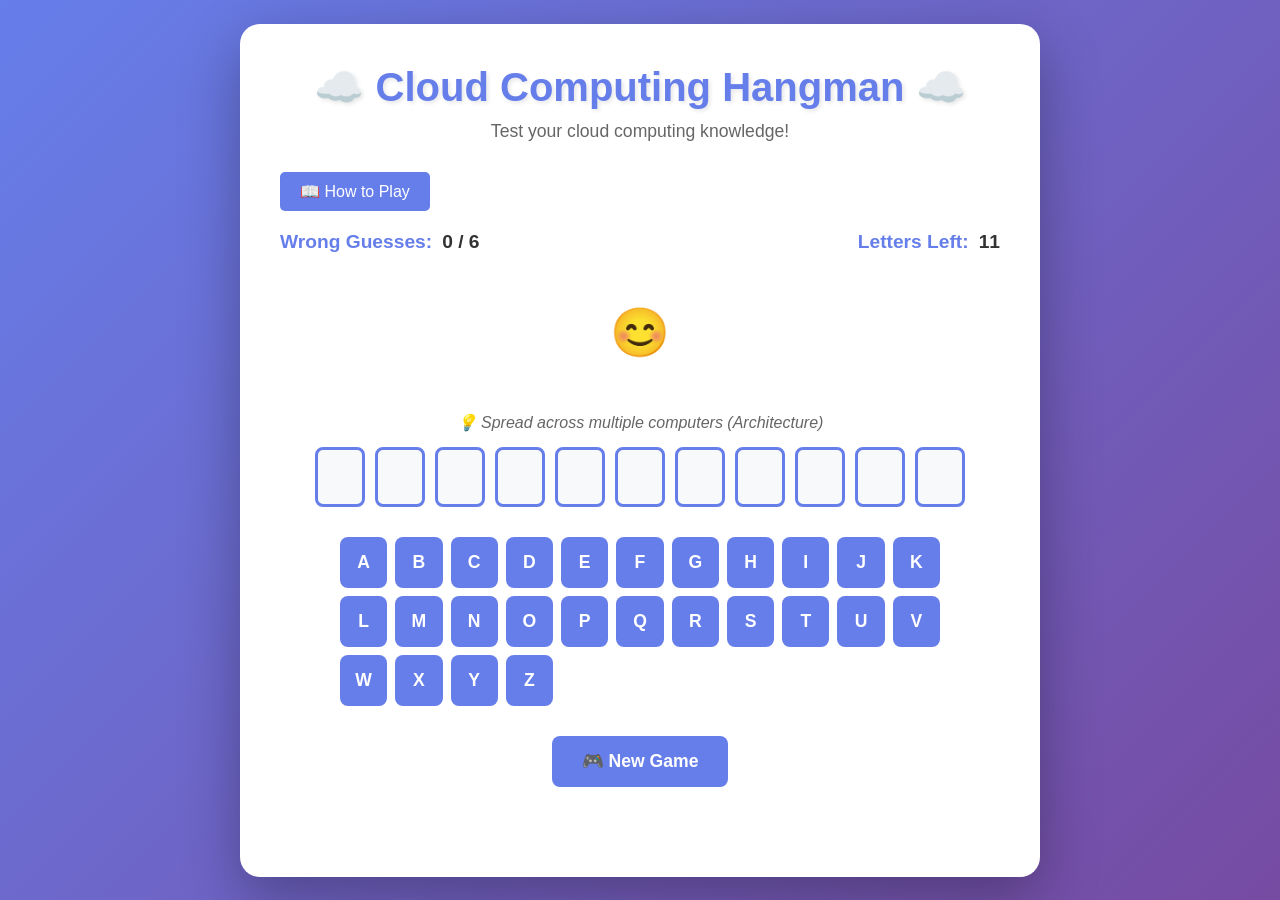
==== commit 4a5bd096: "Fix typo in VPNGATEWAY and remove duplicate KUBERNETES entry Co-authored-by: MissOlive-ai <255182256" ====
--- a/index.html
+++ b/index.html
@@ -451,7 +451,6 @@
             { word: 'KINESIS', hint: 'AWS real-time data streaming', category: 'AWS' },
             { word: 'CLOUDWATCH', hint: 'AWS monitoring and logging service', category: 'AWS' },
             { word: 'AZURE', hint: 'Microsoft cloud platform', category: 'Cloud Providers' },
-            { word: 'KUBERNETES', hint: 'Container orchestration system', category: 'Container Tech' },
             { word: 'PROMETHEUS', hint: 'Monitoring and alerting toolkit', category: 'Monitoring' },
             { word: 'GRAFANA', hint: 'Analytics and monitoring platform', category: 'Monitoring' },
             { word: 'ELASTICSEARCH', hint: 'Distributed search and analytics engine', category: 'Data' },
@@ -480,7 +479,7 @@
             { word: 'AUTHENTICATION', hint: 'Verifying user identity', category: 'Security' },
             { word: 'AUTHORIZATION', hint: 'Granting access permissions', category: 'Security' },
             { word: 'FIREWALL', hint: 'Network security system', category: 'Security' },
-            { word: 'VPNGATEWAỲ', hint: 'Secure network connection', category: 'Security' },
+            { word: 'VPNGATEWAY', hint: 'Secure network connection', category: 'Security' },
             { word: 'CIDRBLOCK', hint: 'IP address range notation', category: 'Networking' },
             { word: 'SUBNET', hint: 'Network segment', category: 'Networking' },
             { word: 'GATEWAY', hint: 'Network access point', category: 'Networking' },
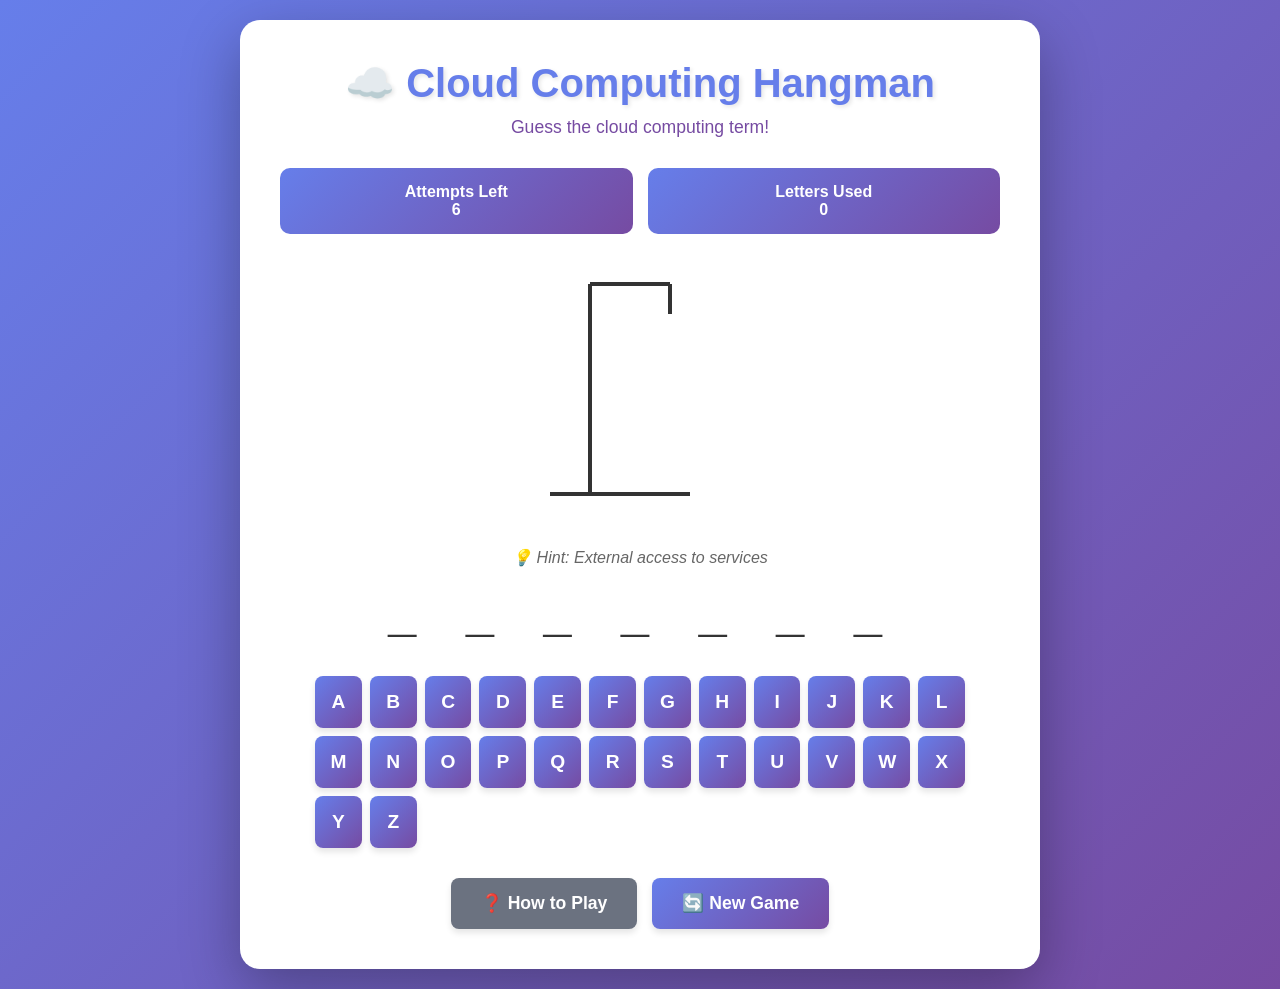
==== commit 7844a1f8: "Fix duplicate word entry and refactor win condition logic Co-authored-by: MissOlive-ai <255182256+Mi" ====
--- a/index.html
+++ b/index.html
@@ -28,6 +28,7 @@
             padding: 40px;
             max-width: 800px;
             width: 100%;
+            position: relative;
         }
 
         h1 {
@@ -40,115 +41,52 @@
 
         .subtitle {
             text-align: center;
-            color: #666;
+            color: #764ba2;
             margin-bottom: 30px;
             font-size: 1.1em;
-        }
-
-        .how-to-play {
-            background: #f8f9fa;
-            padding: 20px;
-            border-radius: 10px;
-            margin-bottom: 30px;
-            border-left: 4px solid #667eea;
-        }
-
-        .how-to-play h2 {
-            color: #667eea;
-            margin-bottom: 15px;
-            font-size: 1.3em;
-        }
-
-        .how-to-play ul {
-            margin-left: 20px;
-            color: #555;
-            line-height: 1.8;
-        }
-
-        .how-to-play li {
-            margin-bottom: 8px;
-        }
-
-        .toggle-instructions {
-            background: #667eea;
-            color: white;
-            border: none;
-            padding: 10px 20px;
-            border-radius: 5px;
-            cursor: pointer;
-            margin-bottom: 20px;
-            font-size: 1em;
-            transition: background 0.3s;
-        }
-
-        .toggle-instructions:hover {
-            background: #5568d3;
-        }
-
-        .hidden {
-            display: none;
         }
 
         .game-info {
             display: flex;
             justify-content: space-between;
             margin-bottom: 30px;
-            font-size: 1.2em;
-        }
-
-        .info-item {
-            display: flex;
-            align-items: center;
-            gap: 10px;
-        }
-
-        .info-label {
+            flex-wrap: wrap;
+            gap: 15px;
+        }
+
+        .info-box {
+            background: linear-gradient(135deg, #667eea 0%, #764ba2 100%);
+            color: white;
+            padding: 15px 25px;
+            border-radius: 10px;
             font-weight: bold;
-            color: #667eea;
-        }
-
-        .info-value {
-            color: #333;
-            font-weight: 600;
-        }
-
-        .hangman-drawing {
+            flex: 1;
+            min-width: 150px;
+            text-align: center;
+        }
+
+        .hangman-display {
             text-align: center;
             margin-bottom: 30px;
+        }
+
+        .hangman-svg {
+            width: 200px;
+            height: 250px;
+            margin: 0 auto;
+        }
+
+        .word-display {
+            text-align: center;
+            margin-bottom: 30px;
+        }
+
+        .word {
             font-size: 3em;
-            min-height: 100px;
-            display: flex;
-            align-items: center;
-            justify-content: center;
-        }
-
-        .word-display {
-            display: flex;
-            justify-content: center;
-            gap: 10px;
-            margin-bottom: 30px;
-            flex-wrap: wrap;
-        }
-
-        .letter-box {
-            width: 50px;
-            height: 60px;
-            border: 3px solid #667eea;
-            border-radius: 8px;
-            display: flex;
-            align-items: center;
-            justify-content: center;
-            font-size: 2em;
             font-weight: bold;
+            letter-spacing: 10px;
             color: #333;
-            background: #f8f9fa;
-            transition: all 0.3s;
-        }
-
-        .letter-box.revealed {
-            background: #667eea;
-            color: white;
-            transform: scale(1.1);
+            font-family: 'Courier New', monospace;
         }
 
         .keyboard {
@@ -156,27 +94,31 @@
             grid-template-columns: repeat(auto-fit, minmax(45px, 1fr));
             gap: 8px;
             margin-bottom: 30px;
-            max-width: 600px;
+            max-width: 650px;
             margin-left: auto;
             margin-right: auto;
         }
 
         .key {
-            padding: 15px 10px;
-            background: #667eea;
+            background: linear-gradient(135deg, #667eea 0%, #764ba2 100%);
             color: white;
             border: none;
+            padding: 15px;
             border-radius: 8px;
+            font-size: 1.2em;
+            font-weight: bold;
             cursor: pointer;
-            font-size: 1.1em;
-            font-weight: bold;
-            transition: all 0.2s;
+            transition: all 0.3s ease;
+            box-shadow: 0 4px 6px rgba(0, 0, 0, 0.1);
         }
 
         .key:hover:not(:disabled) {
-            background: #5568d3;
             transform: translateY(-2px);
-            box-shadow: 0 4px 8px rgba(0, 0, 0, 0.2);
+            box-shadow: 0 6px 12px rgba(0, 0, 0, 0.2);
+        }
+
+        .key:active:not(:disabled) {
+            transform: translateY(0);
         }
 
         .key:disabled {
@@ -186,17 +128,17 @@
         }
 
         .key.correct {
-            background: #28a745;
-        }
-
-        .key.wrong {
-            background: #dc3545;
+            background: #10b981;
+        }
+
+        .key.incorrect {
+            background: #ef4444;
         }
 
         .controls {
             display: flex;
+            justify-content: center;
             gap: 15px;
-            justify-content: center;
             flex-wrap: wrap;
         }
 
@@ -204,84 +146,28 @@
             padding: 15px 30px;
             border: none;
             border-radius: 8px;
-            cursor: pointer;
             font-size: 1.1em;
             font-weight: bold;
-            transition: all 0.3s;
+            cursor: pointer;
+            transition: all 0.3s ease;
+            box-shadow: 0 4px 6px rgba(0, 0, 0, 0.1);
         }
 
         .btn-primary {
-            background: #667eea;
+            background: linear-gradient(135deg, #667eea 0%, #764ba2 100%);
             color: white;
         }
 
-        .btn-primary:hover {
-            background: #5568d3;
+        .btn-secondary {
+            background: #6b7280;
+            color: white;
+        }
+
+        .btn:hover {
             transform: translateY(-2px);
-            box-shadow: 0 4px 12px rgba(102, 126, 234, 0.4);
-        }
-
-        .btn-secondary {
-            background: #28a745;
-            color: white;
-        }
-
-        .btn-secondary:hover {
-            background: #218838;
-            transform: translateY(-2px);
-            box-shadow: 0 4px 12px rgba(40, 167, 69, 0.4);
-        }
-
-        .message {
-            text-align: center;
-            margin-top: 20px;
-            font-size: 1.3em;
-            font-weight: bold;
-            min-height: 30px;
-        }
-
-        .message.win {
-            color: #28a745;
-        }
-
-        .message.lose {
-            color: #dc3545;
-        }
-
-        /* Win Animation */
-        @keyframes confetti {
-            0% {
-                transform: translateY(0) rotate(0deg);
-                opacity: 1;
-            }
-            100% {
-                transform: translateY(100vh) rotate(720deg);
-                opacity: 0;
-            }
-        }
-
-        @keyframes bounce {
-            0%, 100% {
-                transform: translateY(0);
-            }
-            50% {
-                transform: translateY(-20px);
-            }
-        }
-
-        .confetti {
-            position: fixed;
-            width: 10px;
-            height: 10px;
-            pointer-events: none;
-            z-index: 1000;
-        }
-
-        .win-animation .letter-box {
-            animation: bounce 0.6s ease-in-out;
-        }
-
-        /* Modal Styles */
+            box-shadow: 0 6px 12px rgba(0, 0, 0, 0.2);
+        }
+
         .modal {
             display: none;
             position: fixed;
@@ -290,9 +176,10 @@
             width: 100%;
             height: 100%;
             background: rgba(0, 0, 0, 0.7);
-            z-index: 2000;
+            z-index: 1000;
             justify-content: center;
             align-items: center;
+            padding: 20px;
         }
 
         .modal.active {
@@ -303,14 +190,17 @@
             background: white;
             padding: 40px;
             border-radius: 20px;
-            text-align: center;
-            max-width: 500px;
-            animation: slideIn 0.3s ease-out;
+            max-width: 600px;
+            width: 100%;
+            max-height: 80vh;
+            overflow-y: auto;
+            position: relative;
+            animation: slideIn 0.3s ease;
         }
 
         @keyframes slideIn {
             from {
-                transform: translateY(-100px);
+                transform: translateY(-50px);
                 opacity: 0;
             }
             to {
@@ -319,33 +209,98 @@
             }
         }
 
-        .modal-content h2 {
+        .close-btn {
+            position: absolute;
+            top: 15px;
+            right: 15px;
+            background: none;
+            border: none;
+            font-size: 2em;
+            cursor: pointer;
+            color: #666;
+            transition: color 0.3s ease;
+        }
+
+        .close-btn:hover {
+            color: #333;
+        }
+
+        .modal h2 {
             color: #667eea;
             margin-bottom: 20px;
-            font-size: 2em;
-        }
-
-        .modal-content p {
-            font-size: 1.2em;
-            margin-bottom: 20px;
+        }
+
+        .modal p, .modal ul {
+            margin-bottom: 15px;
+            line-height: 1.6;
             color: #333;
         }
 
-        .share-result {
-            background: #f8f9fa;
-            padding: 15px;
-            border-radius: 8px;
+        .modal ul {
+            margin-left: 20px;
+        }
+
+        .modal li {
+            margin-bottom: 10px;
+        }
+
+        .win-animation {
+            display: none;
+            position: fixed;
+            top: 0;
+            left: 0;
+            width: 100%;
+            height: 100%;
+            pointer-events: none;
+            z-index: 999;
+        }
+
+        .win-animation.active {
+            display: block;
+        }
+
+        .confetti {
+            position: absolute;
+            width: 10px;
+            height: 10px;
+            background: #f0f;
+            animation: confettiFall 3s linear forwards;
+        }
+
+        @keyframes confettiFall {
+            to {
+                transform: translateY(100vh) rotate(360deg);
+                opacity: 0;
+            }
+        }
+
+        .result-message {
+            text-align: center;
             margin: 20px 0;
-            font-family: monospace;
-            font-size: 1em;
-            word-break: break-all;
+            font-size: 1.5em;
+            font-weight: bold;
+            color: #667eea;
+        }
+
+        .result-message.win {
+            color: #10b981;
+        }
+
+        .result-message.lose {
+            color: #ef4444;
+        }
+
+        .share-section {
+            text-align: center;
+            margin-top: 20px;
         }
 
         .hint {
             text-align: center;
             color: #666;
             font-style: italic;
-            margin-bottom: 15px;
+            margin-bottom: 20px;
+            min-height: 24px;
         }
 
         @media (max-width: 600px) {
@@ -357,397 +312,479 @@
                 font-size: 2em;
             }
 
+            .word {
+                font-size: 2em;
+                letter-spacing: 5px;
+            }
+
             .keyboard {
+                grid-template-columns: repeat(auto-fit, minmax(35px, 1fr));
                 gap: 5px;
             }
 
             .key {
-                padding: 10px 5px;
-                font-size: 0.9em;
-            }
-
-            .letter-box {
-                width: 40px;
-                height: 50px;
-                font-size: 1.5em;
+                padding: 10px;
+                font-size: 1em;
+            }
+        }
+
+        .toast {
+            position: fixed;
+            bottom: 30px;
+            left: 50%;
+            transform: translateX(-50%);
+            background: #333;
+            color: white;
+            padding: 15px 30px;
+            border-radius: 8px;
+            box-shadow: 0 4px 12px rgba(0, 0, 0, 0.3);
+            z-index: 2000;
+            display: none;
+            animation: toastSlideIn 0.3s ease;
+        }
+
+        .toast.active {
+            display: block;
+        }
+
+        @keyframes toastSlideIn {
+            from {
+                transform: translateX(-50%) translateY(100px);
+                opacity: 0;
+            }
+            to {
+                transform: translateX(-50%) translateY(0);
+                opacity: 1;
             }
         }
     </style>
 </head>
 <body>
     <div class="container">
-        <h1>☁️ Cloud Computing Hangman ☁️</h1>
-        <p class="subtitle">Test your cloud computing knowledge!</p>
-
-        <button class="toggle-instructions" onclick="toggleInstructions()">📖 How to Play</button>
-        
-        <div id="instructions" class="how-to-play hidden">
-            <h2>How to Play:</h2>
-            <ul>
-                <li>🎯 Guess the cloud computing term by selecting letters</li>
-                <li>💡 You have 6 wrong guesses before the game ends</li>
-                <li>✅ Click on letter buttons or use your keyboard</li>
-                <li>🏆 Win by revealing all letters before running out of attempts</li>
-                <li>📋 Share your results using the share button after winning</li>
-                <li>🔄 Click "New Game" to start fresh with a new word</li>
-            </ul>
-        </div>
+        <h1>☁️ Cloud Computing Hangman</h1>
+        <p class="subtitle">Guess the cloud computing term!</p>
 
         <div class="game-info">
-            <div class="info-item">
-                <span class="info-label">Wrong Guesses:</span>
-                <span class="info-value" id="wrong-count">0 / 6</span>
+            <div class="info-box">
+                <div>Attempts Left</div>
+                <div id="attemptsLeft">6</div>
             </div>
-            <div class="info-item">
-                <span class="info-label">Letters Left:</span>
-                <span class="info-value" id="letters-left">0</span>
+            <div class="info-box">
+                <div>Letters Used</div>
+                <div id="lettersUsed">0</div>
             </div>
         </div>
 
-        <div class="hangman-drawing" id="hangman-drawing">
-            😊
+        <div class="hangman-display">
+            <svg class="hangman-svg" viewBox="0 0 200 250">
+                <!-- Gallows -->
+                <line x1="10" y1="230" x2="150" y2="230" stroke="#333" stroke-width="4"/>
+                <line x1="50" y1="230" x2="50" y2="20" stroke="#333" stroke-width="4"/>
+                <line x1="50" y1="20" x2="130" y2="20" stroke="#333" stroke-width="4"/>
+                <line x1="130" y1="20" x2="130" y2="50" stroke="#333" stroke-width="4"/>
+                
+                <!-- Head -->
+                <circle id="head" cx="130" cy="70" r="20" stroke="#ef4444" stroke-width="4" fill="none" style="display: none;"/>
+                
+                <!-- Body -->
+                <line id="body" x1="130" y1="90" x2="130" y2="150" stroke="#ef4444" stroke-width="4" style="display: none;"/>
+                
+                <!-- Left Arm -->
+                <line id="leftArm" x1="130" y1="110" x2="100" y2="130" stroke="#ef4444" stroke-width="4" style="display: none;"/>
+                
+                <!-- Right Arm -->
+                <line id="rightArm" x1="130" y1="110" x2="160" y2="130" stroke="#ef4444" stroke-width="4" style="display: none;"/>
+                
+                <!-- Left Leg -->
+                <line id="leftLeg" x1="130" y1="150" x2="110" y2="190" stroke="#ef4444" stroke-width="4" style="display: none;"/>
+                
+                <!-- Right Leg -->
+                <line id="rightLeg" x1="130" y1="150" x2="150" y2="190" stroke="#ef4444" stroke-width="4" style="display: none;"/>
+            </svg>
         </div>
 
         <div class="hint" id="hint"></div>
 
-        <div class="word-display" id="word-display"></div>
+        <div class="word-display">
+            <div class="word" id="wordDisplay">_ _ _ _ _</div>
+        </div>
+
+        <div class="result-message" id="resultMessage"></div>
+
+        <div class="share-section" id="shareSection" style="display: none;">
+            <button class="btn btn-primary" id="shareBtn">📋 Share Results</button>
+        </div>
 
         <div class="keyboard" id="keyboard"></div>
 
         <div class="controls">
-            <button class="btn btn-primary" onclick="newGame()">🎮 New Game</button>
-            <button class="btn btn-secondary" id="share-btn" onclick="shareResults()" style="display: none;">📋 Share Results</button>
-        </div>
-
-        <div class="message" id="message"></div>
-    </div>
-
-    <!-- Modal for share results -->
-    <div class="modal" id="share-modal">
-        <div class="modal-content">
-            <h2>🎉 Great Job!</h2>
-            <p id="modal-message"></p>
-            <div class="share-result" id="share-text"></div>
-            <button class="btn btn-primary" onclick="copyToClipboard()">📋 Copy to Clipboard</button>
-            <button class="btn btn-secondary" onclick="closeModal()">✖️ Close</button>
+            <button class="btn btn-secondary" id="howToPlayBtn">❓ How to Play</button>
+            <button class="btn btn-primary" id="newGameBtn">🔄 New Game</button>
         </div>
     </div>
 
+    <div class="modal" id="howToPlayModal">
+        <div class="modal-content">
+            <button class="close-btn" id="closeModalBtn">&times;</button>
+            <h2>How to Play</h2>
+            <p><strong>Objective:</strong> Guess the cloud computing term before running out of attempts!</p>
+            
+            <h3>Rules:</h3>
+            <ul>
+                <li>Click on letters to guess them</li>
+                <li>Each correct letter reveals its position(s) in the word</li>
+                <li>Each incorrect letter costs you one attempt</li>
+                <li>You have 6 attempts total before the hangman is complete</li>
+                <li>Win by revealing all letters before running out of attempts</li>
+            </ul>
+
+            <h3>Features:</h3>
+            <ul>
+                <li>🎯 Cloud computing themed words</li>
+                <li>💡 Hints for each word</li>
+                <li>🎉 Win animation celebration</li>
+                <li>📋 Share your results with friends</li>
+            </ul>
+
+            <h3>Tips:</h3>
+            <ul>
+                <li>Start with common vowels (A, E, I, O, U)</li>
+                <li>Look for common letter patterns</li>
+                <li>Use the hint to guide your guesses</li>
+                <li>Think about cloud computing terminology</li>
+            </ul>
+
+            <p><strong>Good luck and have fun!</strong></p>
+        </div>
+    </div>
+
+    <div class="win-animation" id="winAnimation"></div>
+    
+    <div class="toast" id="toast"></div>
+
     <script>
-        // Comprehensive cloud computing biased word dictionary
-        const WORDS = [
-            { word: 'KUBERNETES', hint: 'Container orchestration platform', category: 'Container Tech' },
-            { word: 'DOCKER', hint: 'Containerization platform', category: 'Container Tech' },
-            { word: 'TERRAFORM', hint: 'Infrastructure as Code tool', category: 'DevOps' },
-            { word: 'ANSIBLE', hint: 'Configuration management tool', category: 'DevOps' },
-            { word: 'JENKINS', hint: 'Continuous integration server', category: 'CI/CD' },
-            { word: 'SERVERLESS', hint: 'Event-driven computing model', category: 'Architecture' },
-            { word: 'MICROSERVICES', hint: 'Architectural style for distributed systems', category: 'Architecture' },
-            { word: 'LAMBDA', hint: 'AWS serverless compute service', category: 'AWS' },
-            { word: 'CLOUDFORMATION', hint: 'AWS Infrastructure as Code service', category: 'AWS' },
-            { word: 'ELASTICACHE', hint: 'AWS in-memory caching service', category: 'AWS' },
-            { word: 'DYNAMODB', hint: 'AWS NoSQL database service', category: 'AWS' },
-            { word: 'REDSHIFT', hint: 'AWS data warehouse service', category: 'AWS' },
-            { word: 'KINESIS', hint: 'AWS real-time data streaming', category: 'AWS' },
-            { word: 'CLOUDWATCH', hint: 'AWS monitoring and logging service', category: 'AWS' },
-            { word: 'AZURE', hint: 'Microsoft cloud platform', category: 'Cloud Providers' },
-            { word: 'PROMETHEUS', hint: 'Monitoring and alerting toolkit', category: 'Monitoring' },
-            { word: 'GRAFANA', hint: 'Analytics and monitoring platform', category: 'Monitoring' },
-            { word: 'ELASTICSEARCH', hint: 'Distributed search and analytics engine', category: 'Data' },
-            { word: 'KAFKA', hint: 'Distributed streaming platform', category: 'Data' },
-            { word: 'REDIS', hint: 'In-memory data structure store', category: 'Data' },
-            { word: 'POSTGRES', hint: 'Advanced relational database', category: 'Data' },
-            { word: 'MONGODB', hint: 'Document-oriented NoSQL database', category: 'Data' },
-            { word: 'NGINX', hint: 'Web server and reverse proxy', category: 'Infrastructure' },
-            { word: 'APACHE', hint: 'Popular web server software', category: 'Infrastructure' },
-            { word: 'LOADBALANCER', hint: 'Distributes network traffic', category: 'Infrastructure' },
-            { word: 'APIGATEWAY', hint: 'Manages API requests', category: 'Infrastructure' },
-            { word: 'VIRTUALIZATION', hint: 'Running multiple OS on one machine', category: 'Concepts' },
-            { word: 'CONTAINERIZATION', hint: 'OS-level virtualization', category: 'Concepts' },
-            { word: 'ORCHESTRATION', hint: 'Automated configuration and coordination', category: 'Concepts' },
-            { word: 'SCALABILITY', hint: 'Ability to handle growing workload', category: 'Concepts' },
-            { word: 'ELASTICITY', hint: 'Dynamic resource scaling', category: 'Concepts' },
-            { word: 'AVAILABILITY', hint: 'System uptime percentage', category: 'Concepts' },
-            { word: 'RELIABILITY', hint: 'System consistency and dependability', category: 'Concepts' },
-            { word: 'DURABILITY', hint: 'Data persistence guarantee', category: 'Concepts' },
-            { word: 'LATENCY', hint: 'Time delay in data transfer', category: 'Performance' },
-            { word: 'THROUGHPUT', hint: 'Amount of data processed per unit time', category: 'Performance' },
-            { word: 'CACHING', hint: 'Storing frequently accessed data', category: 'Performance' },
-            { word: 'SHARDING', hint: 'Database horizontal partitioning', category: 'Data' },
-            { word: 'REPLICATION', hint: 'Copying data across multiple nodes', category: 'Data' },
-            { word: 'ENCRYPTION', hint: 'Converting data to secure format', category: 'Security' },
-            { word: 'AUTHENTICATION', hint: 'Verifying user identity', category: 'Security' },
-            { word: 'AUTHORIZATION', hint: 'Granting access permissions', category: 'Security' },
-            { word: 'FIREWALL', hint: 'Network security system', category: 'Security' },
-            { word: 'VPNGATEWAY', hint: 'Secure network connection', category: 'Security' },
-            { word: 'CIDRBLOCK', hint: 'IP address range notation', category: 'Networking' },
-            { word: 'SUBNET', hint: 'Network segment', category: 'Networking' },
-            { word: 'GATEWAY', hint: 'Network access point', category: 'Networking' },
-            { word: 'ENDPOINT', hint: 'Connection point in network', category: 'Networking' },
-            { word: 'DEPLOYMENT', hint: 'Software release process', category: 'DevOps' },
-            { word: 'PIPELINE', hint: 'Automated workflow', category: 'CI/CD' },
-            { word: 'ARTIFACT', hint: 'Build output file', category: 'CI/CD' },
-            { word: 'REPOSITORY', hint: 'Code storage location', category: 'DevOps' },
-            { word: 'GITOPS', hint: 'Git-based infrastructure management', category: 'DevOps' },
-            { word: 'IMMUTABLE', hint: 'Cannot be changed after creation', category: 'Concepts' },
-            { word: 'STATELESS', hint: 'No stored session information', category: 'Architecture' },
-            { word: 'STATEFUL', hint: 'Maintains session information', category: 'Architecture' },
-            { word: 'MONOLITHIC', hint: 'Single-tiered software application', category: 'Architecture' },
-            { word: 'DISTRIBUTED', hint: 'Spread across multiple computers', category: 'Architecture' },
-            { word: 'EVENTDRIVEN', hint: 'Responds to events or messages', category: 'Architecture' },
-            { word: 'MESSAGEQUEUE', hint: 'Asynchronous communication buffer', category: 'Architecture' },
-            { word: 'PUBSUB', hint: 'Publish-subscribe messaging pattern', category: 'Architecture' },
-            { word: 'RESTAPI', hint: 'Web service architectural style', category: 'API' },
-            { word: 'GRAPHQL', hint: 'Query language for APIs', category: 'API' },
-            { word: 'GRPC', hint: 'High-performance RPC framework', category: 'API' },
-            { word: 'WEBHOOK', hint: 'HTTP callback notification', category: 'API' },
-            { word: 'CLOUDNATIVE', hint: 'Built for cloud environments', category: 'Concepts' },
-            { word: 'HYBRID', hint: 'Combined public and private cloud', category: 'Cloud Types' },
-            { word: 'MULTICLOUD', hint: 'Using multiple cloud providers', category: 'Cloud Types' },
-            { word: 'EDGE', hint: 'Computing near data source', category: 'Concepts' },
-            { word: 'CLOUDSTORAGE', hint: 'Online data storage service', category: 'Services' },
-            { word: 'OBJECTSTORAGE', hint: 'Stores data as objects', category: 'Storage' },
-            { word: 'BLOCKSTORAGE', hint: 'Stores data in fixed-size blocks', category: 'Storage' },
-            { word: 'SNAPSHOT', hint: 'Point-in-time data copy', category: 'Storage' },
-            { word: 'BACKUP', hint: 'Data copy for recovery', category: 'Storage' },
-            { word: 'DISASTER', hint: 'Catastrophic system failure', category: 'Operations' },
-            { word: 'RECOVERY', hint: 'Restoring system after failure', category: 'Operations' },
-            { word: 'FAILOVER', hint: 'Switching to backup system', category: 'Operations' },
-            { word: 'REDUNDANCY', hint: 'Duplicate components for reliability', category: 'Operations' },
-            { word: 'LOGGING', hint: 'Recording system events', category: 'Monitoring' },
-            { word: 'TRACING', hint: 'Tracking request flow', category: 'Monitoring' },
-            { word: 'METRICS', hint: 'System performance measurements', category: 'Monitoring' },
-            { word: 'ALERTING', hint: 'Automated notifications', category: 'Monitoring' },
-            { word: 'DASHBOARD', hint: 'Visual data display', category: 'Monitoring' },
-            { word: 'OBSERVABILITY', hint: 'Understanding system internal state', category: 'Monitoring' },
-            { word: 'TELEMETRY', hint: 'Automated data collection', category: 'Monitoring' },
-            { word: 'NAMESPACE', hint: 'Isolated resource group', category: 'Kubernetes' },
-            { word: 'INGRESS', hint: 'External access to services', category: 'Kubernetes' },
-            { word: 'CONFIGMAP', hint: 'Configuration data storage', category: 'Kubernetes' },
-            { word: 'SECRET', hint: 'Sensitive data storage', category: 'Kubernetes' },
-            { word: 'PERSISTENT', hint: 'Data that survives restarts', category: 'Storage' },
-            { word: 'EPHEMERAL', hint: 'Temporary and short-lived', category: 'Storage' },
-            { word: 'AUTOSCALING', hint: 'Automatic resource adjustment', category: 'Scaling' },
-            { word: 'HORIZONTAL', hint: 'Adding more instances', category: 'Scaling' },
-            { word: 'VERTICAL', hint: 'Increasing instance size', category: 'Scaling' },
-            { word: 'THROTTLING', hint: 'Limiting request rate', category: 'Performance' },
-            { word: 'RATELIMIT', hint: 'Maximum requests per time', category: 'Performance' },
-            { word: 'QUOTA', hint: 'Resource usage limit', category: 'Management' },
-            { word: 'BILLING', hint: 'Usage cost calculation', category: 'Management' },
-            { word: 'TAGGING', hint: 'Resource labeling for organization', category: 'Management' }
+        // Cloud computing word dictionary with hints
+        const wordDatabase = [
+            { word: "KUBERNETES", hint: "Container orchestration platform" },
+            { word: "DOCKER", hint: "Containerization platform" },
+            { word: "SERVERLESS", hint: "Architecture without server management" },
+            { word: "MICROSERVICES", hint: "Architectural style with small services" },
+            { word: "LAMBDA", hint: "AWS function-as-a-service" },
+            { word: "AZURE", hint: "Microsoft's cloud platform" },
+            { word: "TERRAFORM", hint: "Infrastructure as code tool" },
+            { word: "JENKINS", hint: "Continuous integration server" },
+            { word: "ANSIBLE", hint: "Configuration management tool" },
+            { word: "CLOUDWATCH", hint: "AWS monitoring service" },
+            { word: "ELASTICITY", hint: "Ability to scale resources" },
+            { word: "DEVOPS", hint: "Development and operations integration" },
+            { word: "CONTAINER", hint: "Isolated application environment" },
+            { word: "VIRTUALIZATION", hint: "Creating virtual versions of resources" },
+            { word: "SCALABILITY", hint: "Ability to handle growing workload" },
+            { word: "LOAD", hint: "Balancer distributes traffic" },
+            { word: "FIREWALL", hint: "Network security system" },
+            { word: "REPLICATION", hint: "Data duplication for availability" },
+            { word: "CICD", hint: "Continuous integration/deployment" },
+            { word: "API", hint: "Application Programming Interface" },
+            { word: "DATABASE", hint: "Organized data storage" },
+            { word: "STORAGE", hint: "Data persistence layer" },
+            { word: "COMPUTE", hint: "Processing power in the cloud" },
+            { word: "NETWORK", hint: "Interconnected systems" },
+            { word: "CLUSTER", hint: "Group of connected computers" },
+            { word: "AUTOSCALING", hint: "Automatic resource adjustment" },
+            { word: "DEPLOYMENT", hint: "Release of application" },
+            { word: "MONITORING", hint: "System observation and tracking" },
+            { word: "ENCRYPTION", hint: "Data security technique" },
+            { word: "BACKUP", hint: "Data copy for recovery" },
+            { word: "REDUNDANCY", hint: "Duplicate components for reliability" },
+            { word: "AVAILABILITY", hint: "System uptime measure" },
+            { word: "LATENCY", hint: "Time delay in data transfer" },
+            { word: "THROUGHPUT", hint: "Data processing rate" },
+            { word: "CACHING", hint: "Temporary data storage" },
+            { word: "PROXY", hint: "Intermediary server" },
+            { word: "GATEWAY", hint: "Entry/exit point for network" },
+            { word: "ORCHESTRATION", hint: "Automated configuration management" },
+            { word: "PIPELINE", hint: "Automated workflow stages" },
+            { word: "ARTIFACT", hint: "Build output file" },
+            { word: "REGISTRY", hint: "Container image repository" },
+            { word: "NAMESPACE", hint: "Resource isolation boundary" },
+            { word: "POD", hint: "Smallest Kubernetes unit" },
+            { word: "NODE", hint: "Worker machine in cluster" },
+            { word: "SERVICE", hint: "Stable network endpoint" },
+            { word: "INGRESS", hint: "External access to services" },
+            { word: "VOLUME", hint: "Persistent storage" },
+            { word: "CONFIGMAP", hint: "Configuration data storage" },
+            { word: "SECRET", hint: "Sensitive data storage" },
+            { word: "HELM", hint: "Kubernetes package manager" }
         ];
 
-        let currentWord = '';
-        let currentHint = '';
+        // Game state
+        let currentWord = "";
+        let currentHint = "";
         let guessedLetters = new Set();
-        let wrongGuesses = 0;
-        const maxWrong = 6;
+        let remainingAttempts = 6;
         let gameOver = false;
-        let gameWon = false;
-
-        const hangmanStages = ['😊', '😐', '😟', '😰', '😵', '😱', '💀'];
-
-        // Initialize game
-        function initGame() {
-            createKeyboard();
-            newGame();
-        }
-
-        function createKeyboard() {
-            const keyboard = document.getElementById('keyboard');
-            const letters = 'ABCDEFGHIJKLMNOPQRSTUVWXYZ'.split('');
+        let displayWord = [];
+
+        // DOM elements
+        const wordDisplay = document.getElementById("wordDisplay");
+        const keyboard = document.getElementById("keyboard");
+        const attemptsLeft = document.getElementById("attemptsLeft");
+        const lettersUsed = document.getElementById("lettersUsed");
+        const resultMessage = document.getElementById("resultMessage");
+        const shareSection = document.getElementById("shareSection");
+        const howToPlayModal = document.getElementById("howToPlayModal");
+        const winAnimation = document.getElementById("winAnimation");
+        const hintElement = document.getElementById("hint");
+        const toast = document.getElementById("toast");
+
+        // Hangman parts
+        const hangmanParts = [
+            document.getElementById("head"),
+            document.getElementById("body"),
+            document.getElementById("leftArm"),
+            document.getElementById("rightArm"),
+            document.getElementById("leftLeg"),
+            document.getElementById("rightLeg")
+        ];
+
+        // Initialize keyboard
+        function initKeyboard() {
+            keyboard.innerHTML = "";
+            const letters = "ABCDEFGHIJKLMNOPQRSTUVWXYZ".split("");
             
             letters.forEach(letter => {
-                const button = document.createElement('button');
-                button.className = 'key';
-                button.textContent = letter;
-                button.setAttribute('data-letter', letter);
-                button.onclick = () => guessLetter(letter);
-                keyboard.appendChild(button);
+                const key = document.createElement("button");
+                key.className = "key";
+                key.textContent = letter;
+                key.addEventListener("click", () => guessLetter(letter, key));
+                keyboard.appendChild(key);
             });
         }
 
-        function newGame() {
+        // Start new game
+        function startNewGame() {
             // Reset game state
+            const randomIndex = Math.floor(Math.random() * wordDatabase.length);
+            const wordData = wordDatabase[randomIndex];
+            currentWord = wordData.word;
+            currentHint = wordData.hint;
             guessedLetters = new Set();
-            wrongGuesses = 0;
+            remainingAttempts = 6;
             gameOver = false;
-            gameWon = false;
-
-            // Select random word
-            const wordData = WORDS[Math.floor(Math.random() * WORDS.length)];
-            currentWord = wordData.word.replace(/[^A-Z]/g, ''); // Remove special chars
-            currentHint = `💡 ${wordData.hint} (${wordData.category})`;
+            displayWord = Array(currentWord.length).fill("_");
 
             // Reset UI
-            document.getElementById('hint').textContent = currentHint;
-            document.getElementById('message').textContent = '';
-            document.getElementById('message').className = 'message';
-            document.getElementById('share-btn').style.display = 'none';
-            document.getElementById('hangman-drawing').textContent = hangmanStages[0];
+            updateWordDisplay();
+            updateGameInfo();
+            resultMessage.textContent = "";
+            resultMessage.className = "result-message";
+            shareSection.style.display = "none";
+            hintElement.textContent = `💡 Hint: ${currentHint}`;
+            
+            // Reset hangman
+            hangmanParts.forEach(part => part.style.display = "none");
             
             // Reset keyboard
-            const keys = document.querySelectorAll('.key');
-            keys.forEach(key => {
-                key.disabled = false;
-                key.className = 'key';
-            });
-
-            updateDisplay();
-        }
-
-        function updateDisplay() {
-            // Update word display
-            const wordDisplay = document.getElementById('word-display');
-            wordDisplay.innerHTML = '';
-            wordDisplay.className = gameWon ? 'word-display win-animation' : 'word-display';
-            
-            let lettersLeft = 0;
-            for (let letter of currentWord) {
-                const box = document.createElement('div');
-                box.className = 'letter-box';
-                if (guessedLetters.has(letter)) {
-                    box.textContent = letter;
-                    box.classList.add('revealed');
-                } else {
-                    box.textContent = '';
-                    lettersLeft++;
+            initKeyboard();
+        }
+
+        // Update word display
+        function updateWordDisplay() {
+            wordDisplay.textContent = displayWord.join(" ");
+        }
+
+        // Update game info
+        function updateGameInfo() {
+            attemptsLeft.textContent = remainingAttempts;
+            lettersUsed.textContent = guessedLetters.size;
+        }
+
+        // Guess a letter
+        function guessLetter(letter, keyButton) {
+            if (gameOver || guessedLetters.has(letter)) {
+                return;
+            }
+
+            guessedLetters.add(letter);
+            keyButton.disabled = true;
+
+            if (currentWord.includes(letter)) {
+                // Correct guess
+                keyButton.classList.add("correct");
+                
+                // Reveal letter(s)
+                for (let i = 0; i < currentWord.length; i++) {
+                    if (currentWord[i] === letter) {
+                        displayWord[i] = letter;
+                    }
                 }
-                wordDisplay.appendChild(box);
-            }
-
-            // Update info
-            document.getElementById('wrong-count').textContent = `${wrongGuesses} / ${maxWrong}`;
-            document.getElementById('letters-left').textContent = lettersLeft;
-            document.getElementById('hangman-drawing').textContent = hangmanStages[wrongGuesses];
-        }
-
-        function guessLetter(letter) {
-            if (gameOver || guessedLetters.has(letter)) return;
-
-            guessedLetters.add(letter);
-
-            // Update button state
-            const button = document.querySelector(`[data-letter="${letter}"]`);
-            button.disabled = true;
-
-            if (currentWord.includes(letter)) {
-                button.classList.add('correct');
+                
+                updateWordDisplay();
+                
+                // Check for win
+                if (!displayWord.includes("_")) {
+                    winGame();
+                }
             } else {
-                button.classList.add('wrong');
-                wrongGuesses++;
-            }
-
-            updateDisplay();
-            checkGameStatus();
-        }
-
-        function checkGameStatus() {
-            // Check if won
-            const allLettersGuessed = [...currentWord].every(letter => guessedLetters.has(letter));
-            
-            if (allLettersGuessed) {
-                gameOver = true;
-                gameWon = true;
-                document.getElementById('message').textContent = '🎉 Congratulations! You won!';
-                document.getElementById('message').className = 'message win';
-                document.getElementById('share-btn').style.display = 'inline-block';
-                createConfetti();
-                updateDisplay(); // Trigger animation
-            } else if (wrongGuesses >= maxWrong) {
-                gameOver = true;
-                document.getElementById('message').textContent = `💀 Game Over! The word was: ${currentWord}`;
-                document.getElementById('message').className = 'message lose';
-            }
-        }
-
-        function createConfetti() {
-            const colors = ['#ff0000', '#00ff00', '#0000ff', '#ffff00', '#ff00ff', '#00ffff'];
-            for (let i = 0; i < 50; i++) {
+                // Incorrect guess
+                keyButton.classList.add("incorrect");
+                remainingAttempts--;
+                
+                // Show hangman part
+                const partIndex = 6 - remainingAttempts - 1;
+                if (partIndex >= 0 && partIndex < hangmanParts.length) {
+                    hangmanParts[partIndex].style.display = "block";
+                }
+                
+                // Check for loss
+                if (remainingAttempts === 0) {
+                    loseGame();
+                }
+            }
+
+            updateGameInfo();
+        }
+
+        // Win game
+        function winGame() {
+            gameOver = true;
+            resultMessage.textContent = "🎉 Congratulations! You won!";
+            resultMessage.className = "result-message win";
+            shareSection.style.display = "block";
+            
+            // Trigger win animation
+            triggerWinAnimation();
+        }
+
+        // Lose game
+        function loseGame() {
+            gameOver = true;
+            resultMessage.textContent = `😞 Game Over! The word was: ${currentWord}`;
+            resultMessage.className = "result-message lose";
+            shareSection.style.display = "block";
+            
+            // Reveal the word
+            displayWord = currentWord.split("");
+            updateWordDisplay();
+        }
+
+        // Trigger win animation
+        function triggerWinAnimation() {
+            winAnimation.classList.add("active");
+            
+            const colors = ["#ff0000", "#00ff00", "#0000ff", "#ffff00", "#ff00ff", "#00ffff"];
+            
+            for (let i = 0; i < 100; i++) {
                 setTimeout(() => {
-                    const confetti = document.createElement('div');
-                    confetti.className = 'confetti';
-                    confetti.style.left = Math.random() * 100 + '%';
-                    confetti.style.top = '-10px';
-                    confetti.style.backgroundColor = colors[Math.floor(Math.random() * colors.length)];
-                    confetti.style.animation = `confetti ${2 + Math.random() * 2}s linear forwards`;
-                    document.body.appendChild(confetti);
-
-                    setTimeout(() => confetti.remove(), 4000);
-                }, i * 50);
-            }
-        }
-
+                    const confetti = document.createElement("div");
+                    confetti.className = "confetti";
+                    confetti.style.left = Math.random() * 100 + "%";
+                    confetti.style.background = colors[Math.floor(Math.random() * colors.length)];
+                    confetti.style.animationDelay = Math.random() * 0.5 + "s";
+                    confetti.style.animationDuration = (Math.random() * 2 + 2) + "s";
+                    winAnimation.appendChild(confetti);
+                    
+                    setTimeout(() => confetti.remove(), 3000);
+                }, i * 30);
+            }
+            
+            setTimeout(() => {
+                winAnimation.classList.remove("active");
+            }, 4000);
+        }
+
+        // Share results
         function shareResults() {
-            const url = window.location.href;
-            const wrongEmoji = '❌';
-            const correctEmoji = '✅';
-            const attempts = wrongEmoji.repeat(wrongGuesses) + correctEmoji;
-            
-            const shareText = `☁️ Cloud Computing Hangman ☁️\n\nI guessed: ${currentWord}\nAttempts: ${attempts}\nScore: ${wrongGuesses}/${maxWrong} wrong\n\nPlay here: ${url}`;
-
-            document.getElementById('modal-message').textContent = `You solved "${currentWord}" with ${wrongGuesses} wrong guesses!`;
-            document.getElementById('share-text').textContent = shareText;
-            document.getElementById('share-modal').classList.add('active');
-
-            // Store for clipboard
-            window.shareTextContent = shareText;
-        }
-
-        function copyToClipboard() {
-            const text = window.shareTextContent || document.getElementById('share-text').textContent;
-            
-            navigator.clipboard.writeText(text).then(() => {
-                const btn = event.target;
-                const originalText = btn.textContent;
-                btn.textContent = '✅ Copied!';
-                setTimeout(() => {
-                    btn.textContent = originalText;
-                }, 2000);
-            }).catch(err => {
-                // Fallback for older browsers
-                const textarea = document.createElement('textarea');
-                textarea.value = text;
-                textarea.style.position = 'fixed';
-                textarea.style.opacity = '0';
-                document.body.appendChild(textarea);
-                textarea.select();
-                try {
-                    document.execCommand('copy');
-                    const btn = event.target;
-                    const originalText = btn.textContent;
-                    btn.textContent = '✅ Copied!';
-                    setTimeout(() => {
-                        btn.textContent = originalText;
-                    }, 2000);
-                } catch (err) {
-                    alert('Failed to copy to clipboard');
+            const gameUrl = window.location.href;
+            const isWin = gameOver && !displayWord.includes("_");
+            const emoji = isWin ? "🎉" : "😞";
+            const status = isWin ? "Won" : "Lost";
+            const attemptsUsed = 6 - remainingAttempts;
+            
+            let shareText = `☁️ Cloud Computing Hangman ${emoji}\n\n`;
+            shareText += `Status: ${status}\n`;
+            shareText += `Word: ${currentWord}\n`;
+            shareText += `Attempts used: ${attemptsUsed}/6\n`;
+            shareText += `Letters guessed: ${guessedLetters.size}\n\n`;
+            
+            // Visual representation
+            const attemptsEmoji = "❤️".repeat(remainingAttempts) + "🖤".repeat(6 - remainingAttempts);
+            shareText += `${attemptsEmoji}\n\n`;
+            shareText += `Play now: ${gameUrl}`;
+
+            // Copy to clipboard
+            if (navigator.clipboard && navigator.clipboard.writeText) {
+                navigator.clipboard.writeText(shareText).then(() => {
+                    showToast("✅ Results copied to clipboard!");
+                }).catch(() => {
+                    fallbackCopy(shareText);
+                });
+            } else {
+                fallbackCopy(shareText);
+            }
+        }
+
+        // Fallback copy method
+        function fallbackCopy(text) {
+            const textarea = document.createElement("textarea");
+            textarea.value = text;
+            textarea.style.position = "fixed";
+            textarea.style.opacity = "0";
+            document.body.appendChild(textarea);
+            textarea.select();
+            
+            try {
+                document.execCommand("copy");
+                showToast("✅ Results copied to clipboard!");
+            } catch (err) {
+                showToast("❌ Failed to copy results");
+            }
+            
+            document.body.removeChild(textarea);
+        }
+
+        // Show toast notification
+        function showToast(message) {
+            toast.textContent = message;
+            toast.classList.add("active");
+            
+            setTimeout(() => {
+                toast.classList.remove("active");
+            }, 3000);
+        }
+
+        // Event listeners
+        document.getElementById("newGameBtn").addEventListener("click", startNewGame);
+        document.getElementById("shareBtn").addEventListener("click", shareResults);
+        document.getElementById("howToPlayBtn").addEventListener("click", () => {
+            howToPlayModal.classList.add("active");
+        });
+        document.getElementById("closeModalBtn").addEventListener("click", () => {
+            howToPlayModal.classList.remove("active");
+        });
+
+        // Close modal when clicking outside
+        howToPlayModal.addEventListener("click", (e) => {
+            if (e.target === howToPlayModal) {
+                howToPlayModal.classList.remove("active");
+            }
+        });
+
+        // Keyboard support
+        document.addEventListener("keydown", (e) => {
+            if (gameOver) return;
+            
+            const key = e.key.toUpperCase();
+            if (/^[A-Z]$/.test(key) && !guessedLetters.has(key)) {
+                const keyButton = Array.from(keyboard.children).find(btn => btn.textContent === key);
+                if (keyButton && !keyButton.disabled) {
+                    guessLetter(key, keyButton);
                 }
-                document.body.removeChild(textarea);
-            });
-        }
-
-        function closeModal() {
-            document.getElementById('share-modal').classList.remove('active');
-        }
-
-        function toggleInstructions() {
-            const instructions = document.getElementById('instructions');
-            instructions.classList.toggle('hidden');
-        }
-
-        // Keyboard support
-        document.addEventListener('keydown', (e) => {
-            if (gameOver) return;
-            
-            const letter = e.key.toUpperCase();
-            if (letter.length === 1 && letter >= 'A' && letter <= 'Z') {
-                guessLetter(letter);
             }
         });
 
-        // Start game on load
-        window.onload = initGame;
+        // Start the game
+        startNewGame();
     </script>
 </body>
 </html>
